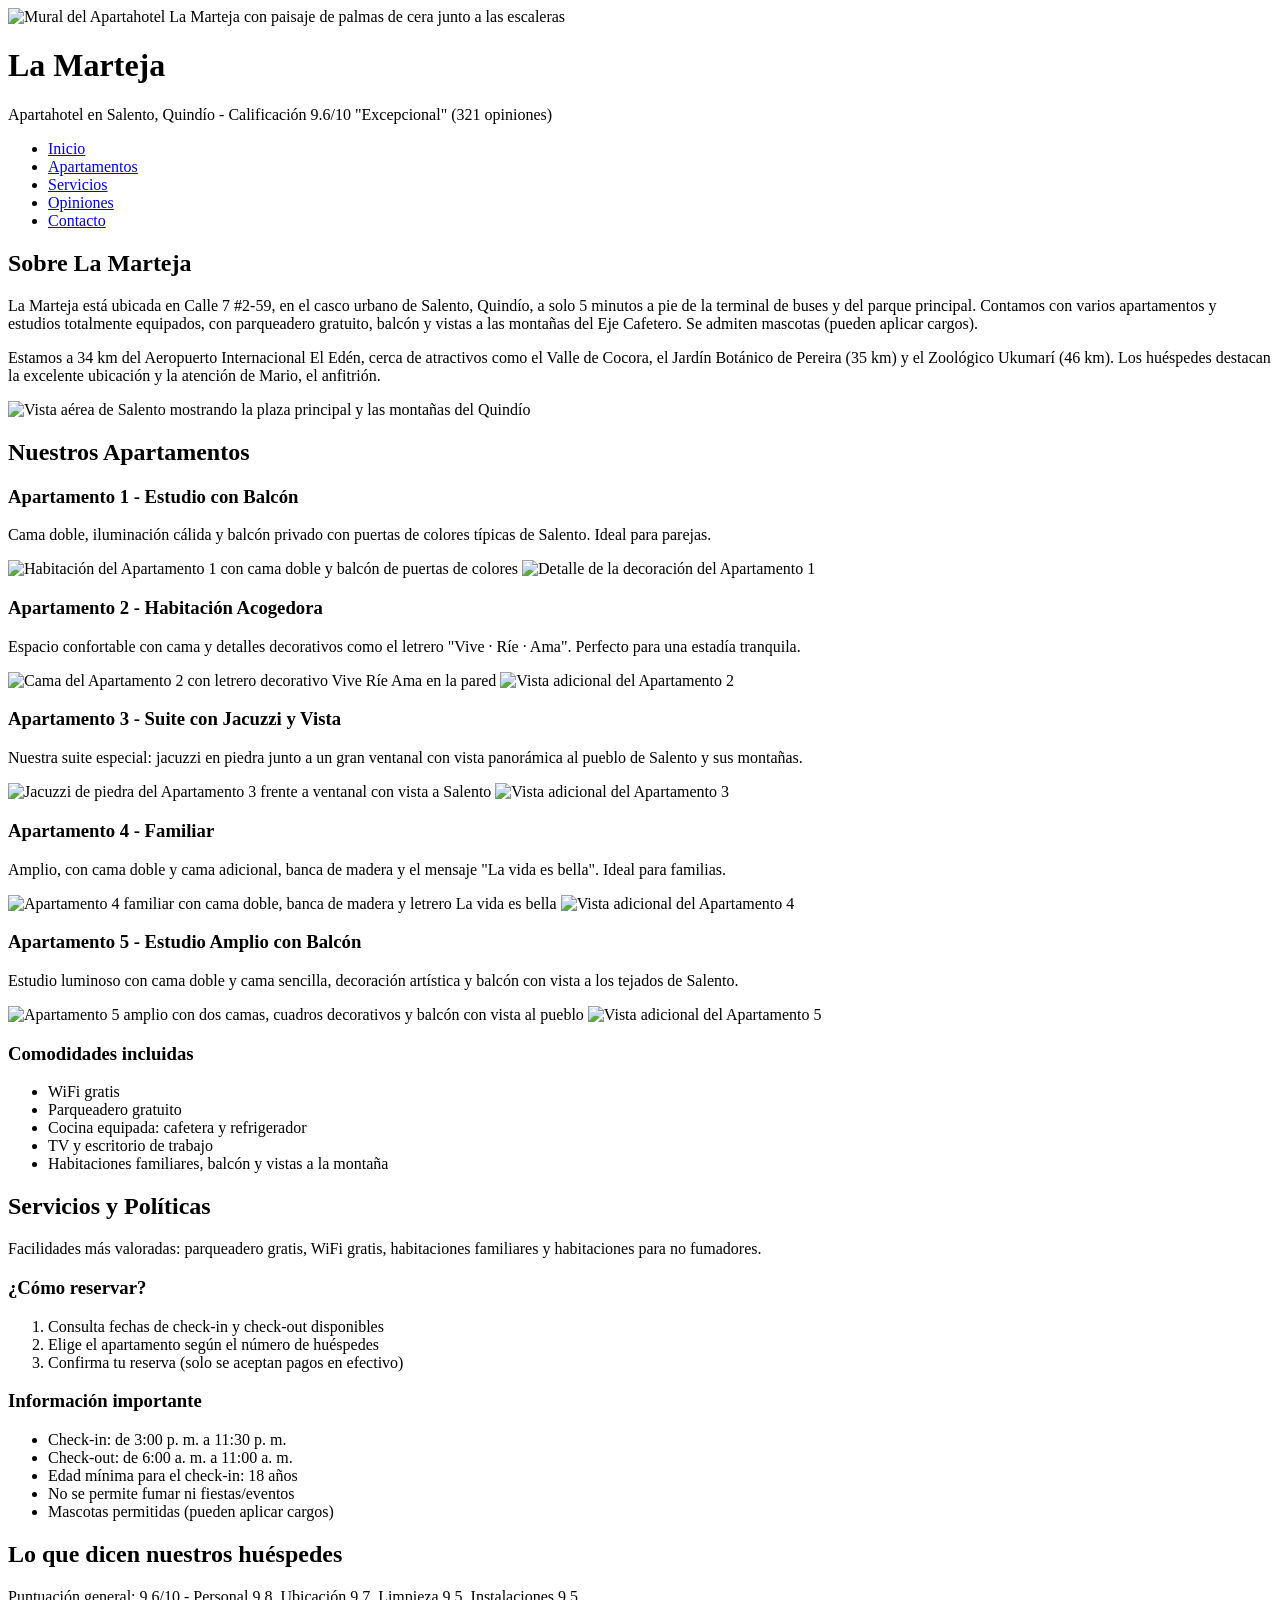
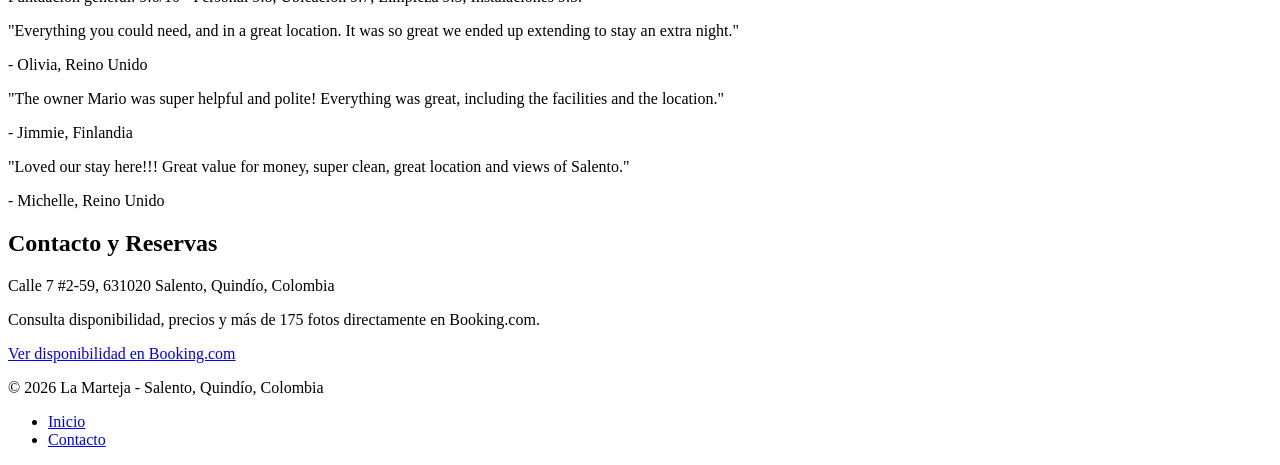
==== page-emprendimiento/apartahotel-la-marteja.html @ 0733d076 "feat: creacion de pagina html del emprendimiento estructurada, con su contenido e imagenes" ====
<!-- Documento HTML5 -->
<!DOCTYPE html>
<html lang="es">
<head>
    <meta charset="UTF-8">
    <meta name="viewport" content="width=device-width, initial-scale=1.0">
    <title>La Marteja - Apartahotel en Salento, Quindío</title>
</head>
<body>

    <!-- HEADER: encabezado de toda la página, se repite en todas las vistas -->
    <header>
        <img src="images/area-comun-1.jpg" alt="Mural del Apartahotel La Marteja con paisaje de palmas de cera junto a las escaleras">
        <h1>La Marteja</h1>
        <p>Apartahotel en Salento, Quindío - Calificación 9.6/10 "Excepcional" (321 opiniones)</p>

        <!-- NAV: menú de navegación principal, va dentro del header -->
        <nav>
            <ul>
                <li><a href="#inicio">Inicio</a></li>
                <li><a href="#apartamentos">Apartamentos</a></li>
                <li><a href="#servicios">Servicios</a></li>
                <li><a href="#opiniones">Opiniones</a></li>
                <li><a href="#contacto">Contacto</a></li>
            </ul>
        </nav>
    </header>

    <!-- MAIN: contenido principal y único de la página -->
    <main>

        <!-- SECTION: bloque temático independiente, presentación real del alojamiento -->
        <section id="inicio">
            <h2>Sobre La Marteja</h2>
            <p>
                La Marteja está ubicada en Calle 7 #2-59, en el casco urbano de Salento, Quindío,
                a solo 5 minutos a pie de la terminal de buses y del parque principal. Contamos con
                varios apartamentos y estudios totalmente equipados, con parqueadero gratuito, balcón
                y vistas a las montañas del Eje Cafetero. Se admiten mascotas (pueden aplicar cargos).
            </p>
            <p>
                Estamos a 34 km del Aeropuerto Internacional El Edén, cerca de atractivos como el
                Valle de Cocora, el Jardín Botánico de Pereira (35 km) y el Zoológico Ukumarí (46 km).
                Los huéspedes destacan la excelente ubicación y la atención de Mario, el anfitrión.
            </p>
            <img src="images/exterior-aerea-1.jpg" alt="Vista aérea de Salento mostrando la plaza principal y las montañas del Quindío">
        </section>

        <!-- SECTION: apartamentos reales, cada uno en un div con su foto y descripción -->
        <section id="apartamentos">
            <h2>Nuestros Apartamentos</h2>

            <div>
                <h3>Apartamento 1 - Estudio con Balcón</h3>
                <p>Cama doble, iluminación cálida y balcón privado con puertas de colores típicas de Salento. Ideal para parejas.</p>
                <img src="images/apto1-1.jpg" alt="Habitación del Apartamento 1 con cama doble y balcón de puertas de colores">
                <img src="images/apto1-2.jpg" alt="Detalle de la decoración del Apartamento 1">
            </div>

            <div>
                <h3>Apartamento 2 - Habitación Acogedora</h3>
                <p>Espacio confortable con cama y detalles decorativos como el letrero "Vive · Ríe · Ama". Perfecto para una estadía tranquila.</p>
                <img src="images/apto2-1.jpg" alt="Cama del Apartamento 2 con letrero decorativo Vive Ríe Ama en la pared">
                <img src="images/apto2-2.jpg" alt="Vista adicional del Apartamento 2">
            </div>

            <div>
                <h3>Apartamento 3 - Suite con Jacuzzi y Vista</h3>
                <p>Nuestra suite especial: jacuzzi en piedra junto a un gran ventanal con vista panorámica al pueblo de Salento y sus montañas.</p>
                <img src="images/apto3-1.jpg" alt="Jacuzzi de piedra del Apartamento 3 frente a ventanal con vista a Salento">
                <img src="images/apto3-2.jpg" alt="Vista adicional del Apartamento 3">
            </div>

            <div>
                <h3>Apartamento 4 - Familiar</h3>
                <p>Amplio, con cama doble y cama adicional, banca de madera y el mensaje "La vida es bella". Ideal para familias.</p>
                <img src="images/apto4-1.jpg" alt="Apartamento 4 familiar con cama doble, banca de madera y letrero La vida es bella">
                <img src="images/apto4-2.jpg" alt="Vista adicional del Apartamento 4">
            </div>

            <div>
                <h3>Apartamento 5 - Estudio Amplio con Balcón</h3>
                <p>Estudio luminoso con cama doble y cama sencilla, decoración artística y balcón con vista a los tejados de Salento.</p>
                <img src="images/apto5-1.jpg" alt="Apartamento 5 amplio con dos camas, cuadros decorativos y balcón con vista al pueblo">
                <img src="images/apto5-2.jpg" alt="Vista adicional del Apartamento 5">
            </div>

            <h3>Comodidades incluidas</h3>
            <ul>
                <li>WiFi gratis</li>
                <li>Parqueadero gratuito</li>
                <li>Cocina equipada: cafetera y refrigerador</li>
                <li>TV y escritorio de trabajo</li>
                <li>Habitaciones familiares, balcón y vistas a la montaña</li>
            </ul>
        </section>

        <!-- SECTION: servicios y proceso de reserva, con datos reales de horarios y políticas -->
        <section id="servicios">
            <h2>Servicios y Políticas</h2>
            <p>Facilidades más valoradas: parqueadero gratis, WiFi gratis, habitaciones familiares y habitaciones para no fumadores.</p>

            <h3>¿Cómo reservar?</h3>
            <ol>
                <li>Consulta fechas de check-in y check-out disponibles</li>
                <li>Elige el apartamento según el número de huéspedes</li>
                <li>Confirma tu reserva (solo se aceptan pagos en efectivo)</li>
            </ol>

            <h3>Información importante</h3>
            <ul>
                <li>Check-in: de 3:00 p. m. a 11:30 p. m.</li>
                <li>Check-out: de 6:00 a. m. a 11:00 a. m.</li>
                <li>Edad mínima para el check-in: 18 años</li>
                <li>No se permite fumar ni fiestas/eventos</li>
                <li>Mascotas permitidas (pueden aplicar cargos)</li>
            </ul>
        </section>

        <!-- SECTION: opiniones reales de huéspedes tomadas de Booking.com -->
        <section id="opiniones">
            <h2>Lo que dicen nuestros huéspedes</h2>
            <p>Puntuación general: 9.6/10 - Personal 9.8, Ubicación 9.7, Limpieza 9.5, Instalaciones 9.5.</p>

            <div>
                <p>"Everything you could need, and in a great location. It was so great we ended up extending to stay an extra night."</p>
                <p>- Olivia, Reino Unido</p>
            </div>

            <div>
                <p>"The owner Mario was super helpful and polite! Everything was great, including the facilities and the location."</p>
                <p>- Jimmie, Finlandia</p>
            </div>

            <div>
                <p>"Loved our stay here!!! Great value for money, super clean, great location and views of Salento."</p>
                <p>- Michelle, Reino Unido</p>
            </div>
        </section>

        <!-- SECTION: contacto y enlace externo real a la página de reservas -->
        <section id="contacto">
            <h2>Contacto y Reservas</h2>
            <p>Calle 7 #2-59, 631020 Salento, Quindío, Colombia</p>
            <p>Consulta disponibilidad, precios y más de 175 fotos directamente en Booking.com.</p>
            <a href="https://www.booking.com/hotel/co/apartahotel-la-marteja-salento.en-gb.html" target="_blank" rel="noopener noreferrer">
                Ver disponibilidad en Booking.com
            </a>
        </section>

    </main>

    <!-- FOOTER: pie de página, información de cierre repetida en todas las vistas -->
    <footer>
        <p>&copy; 2026 La Marteja - Salento, Quindío, Colombia</p>
        <ul>
            <li><a href="#inicio">Inicio</a></li>
            <li><a href="#contacto">Contacto</a></li>
        </ul>
    </footer>

</body>
</html>
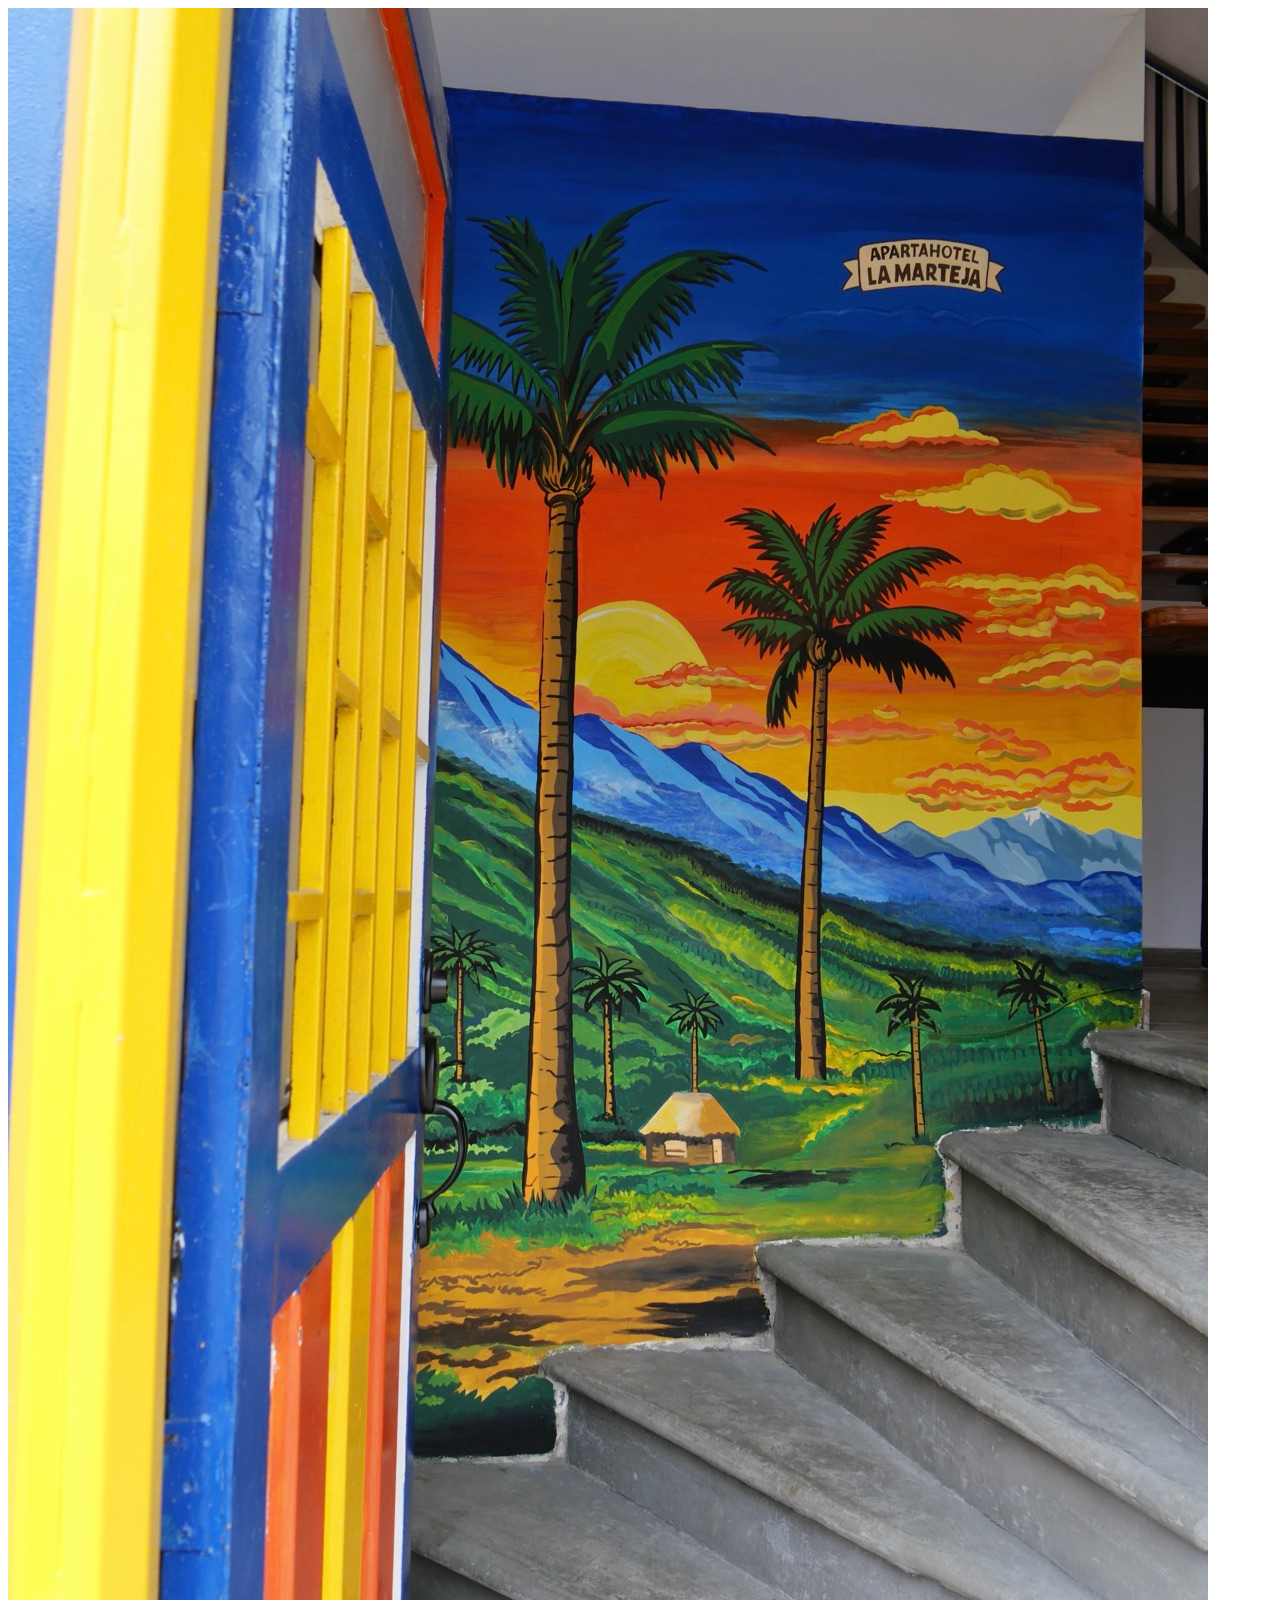
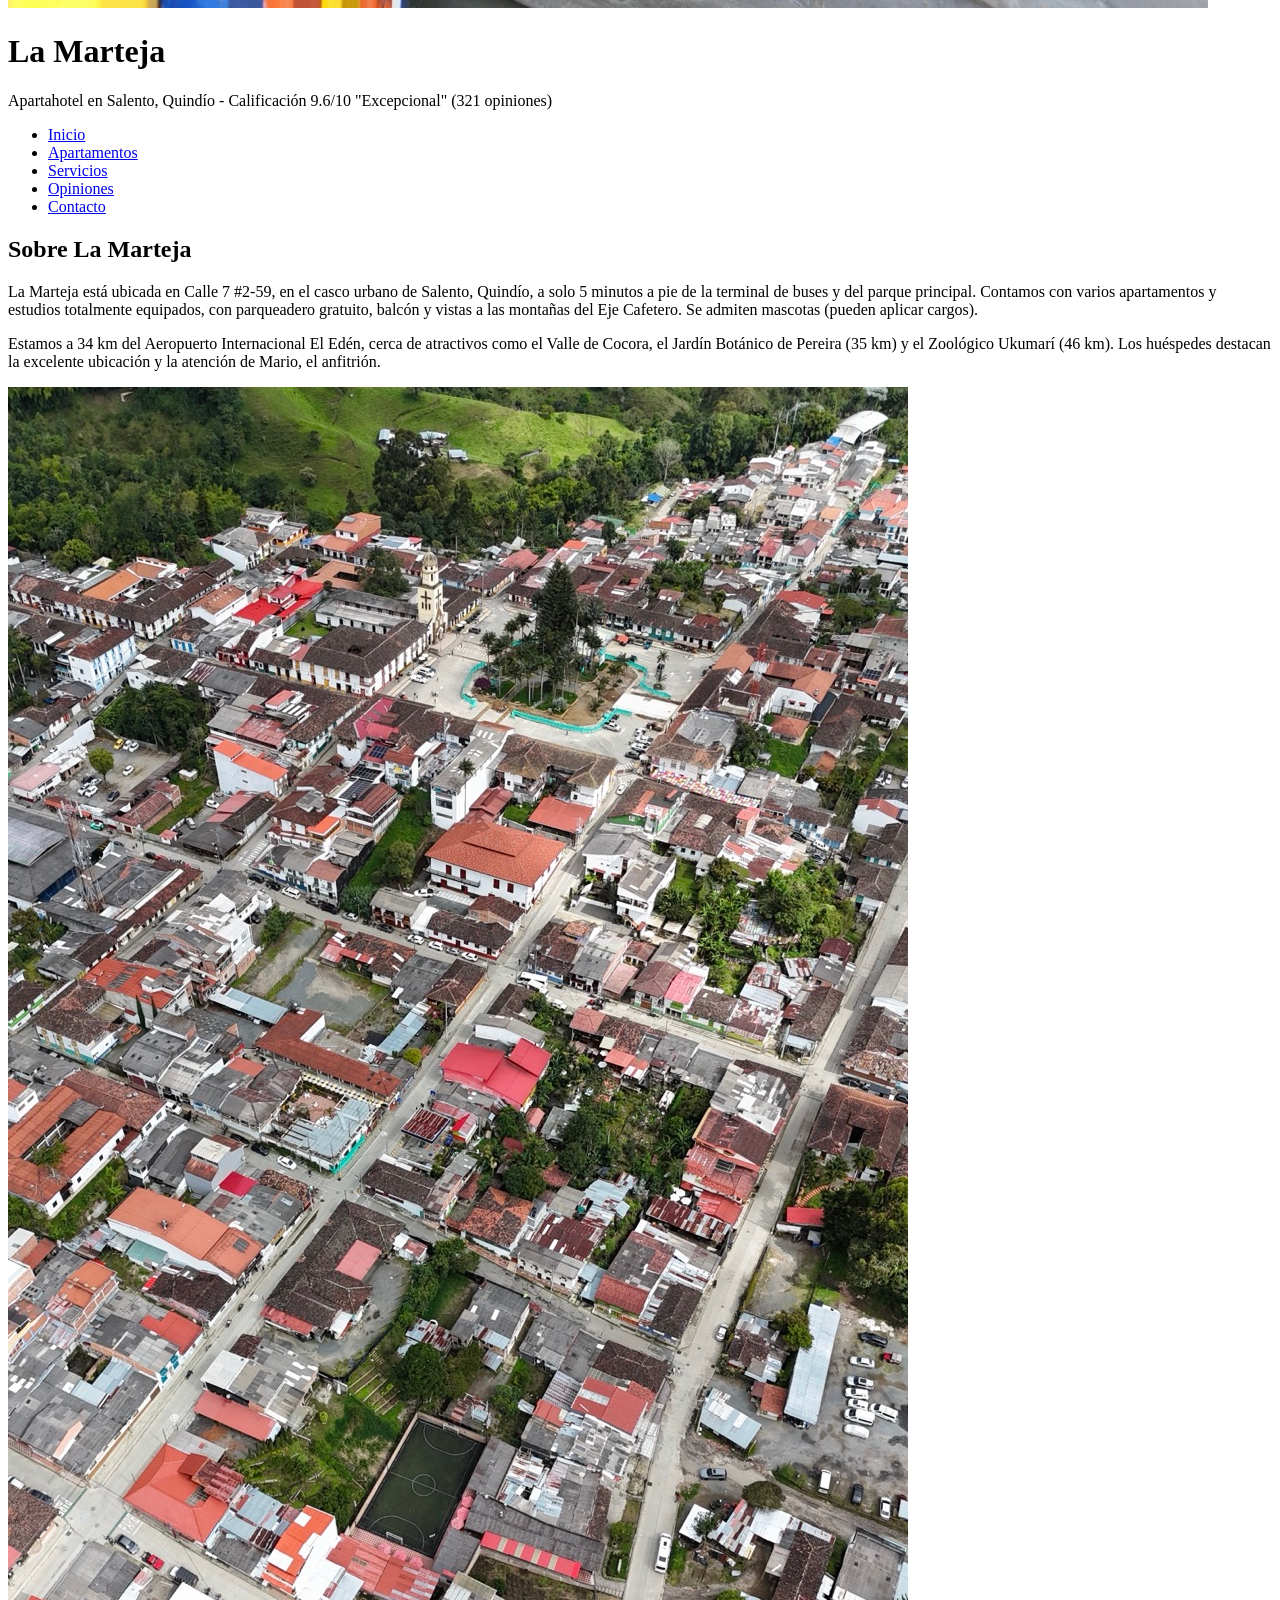
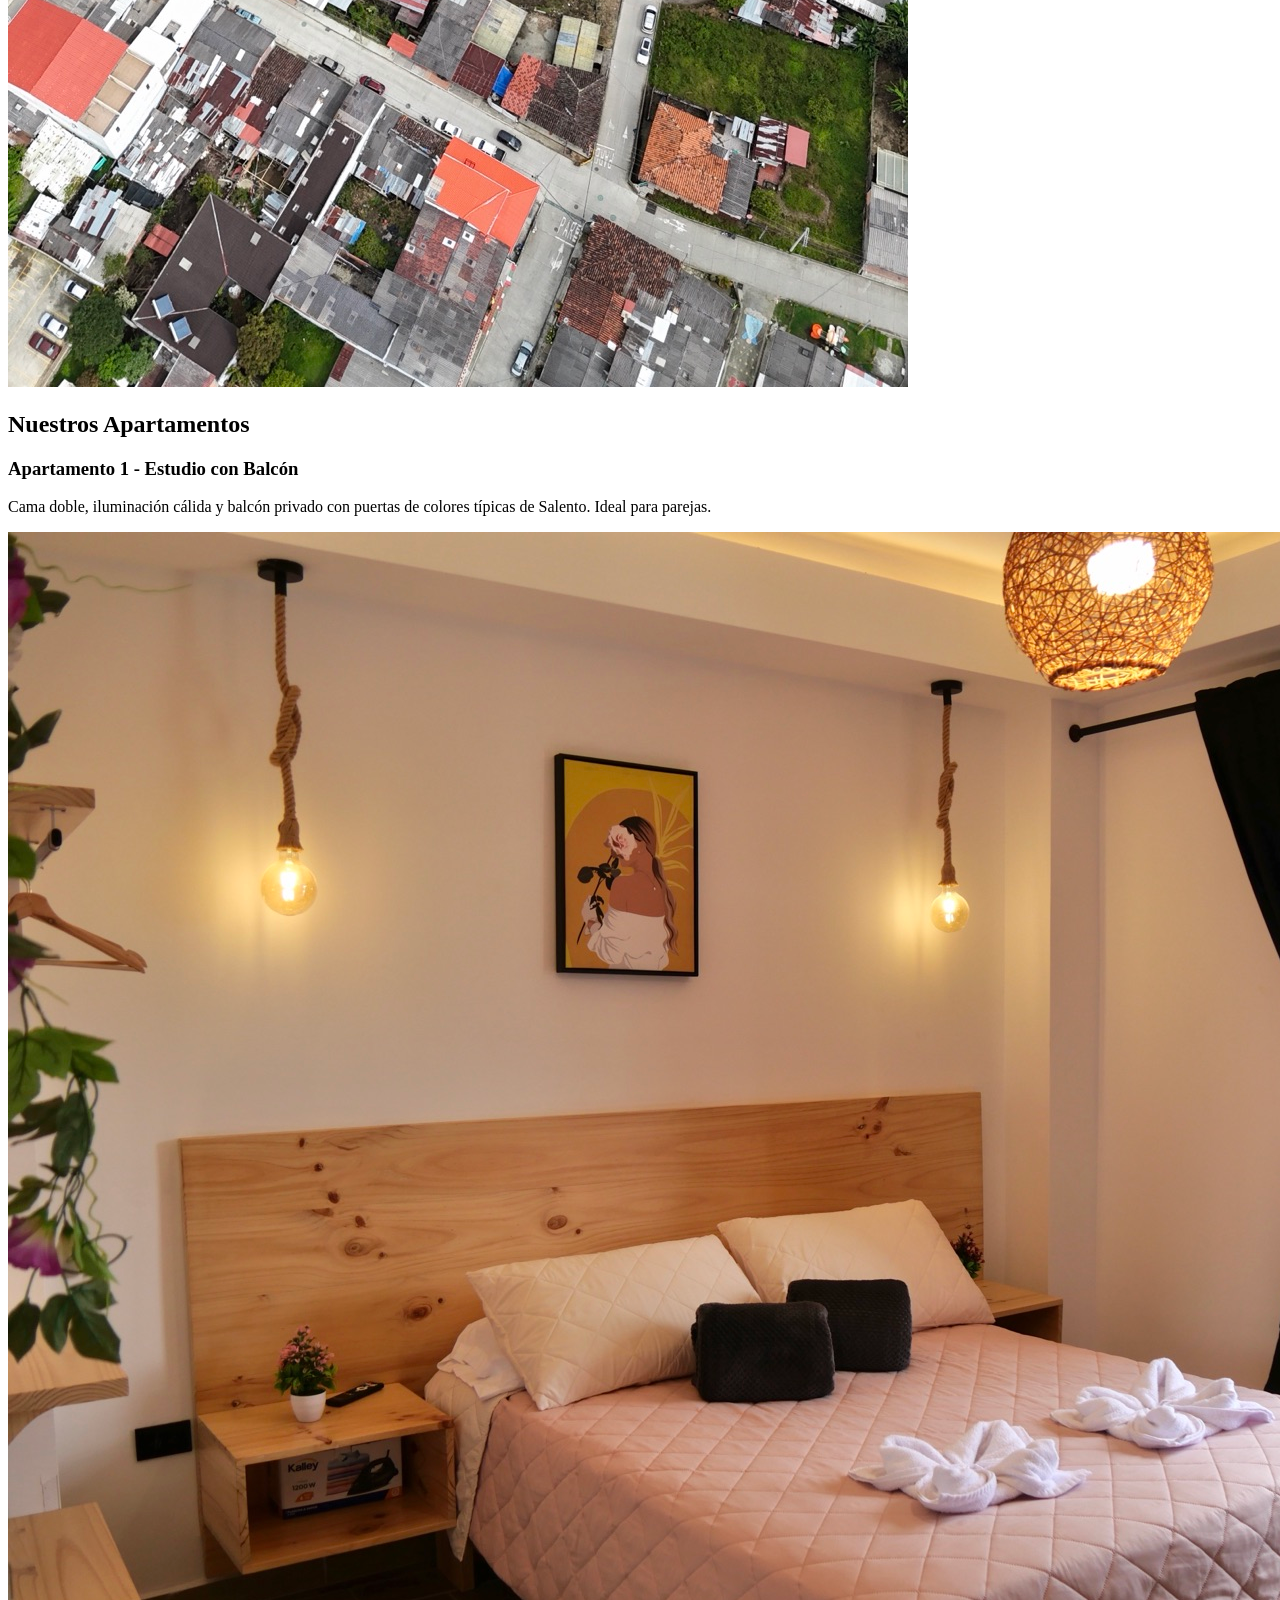
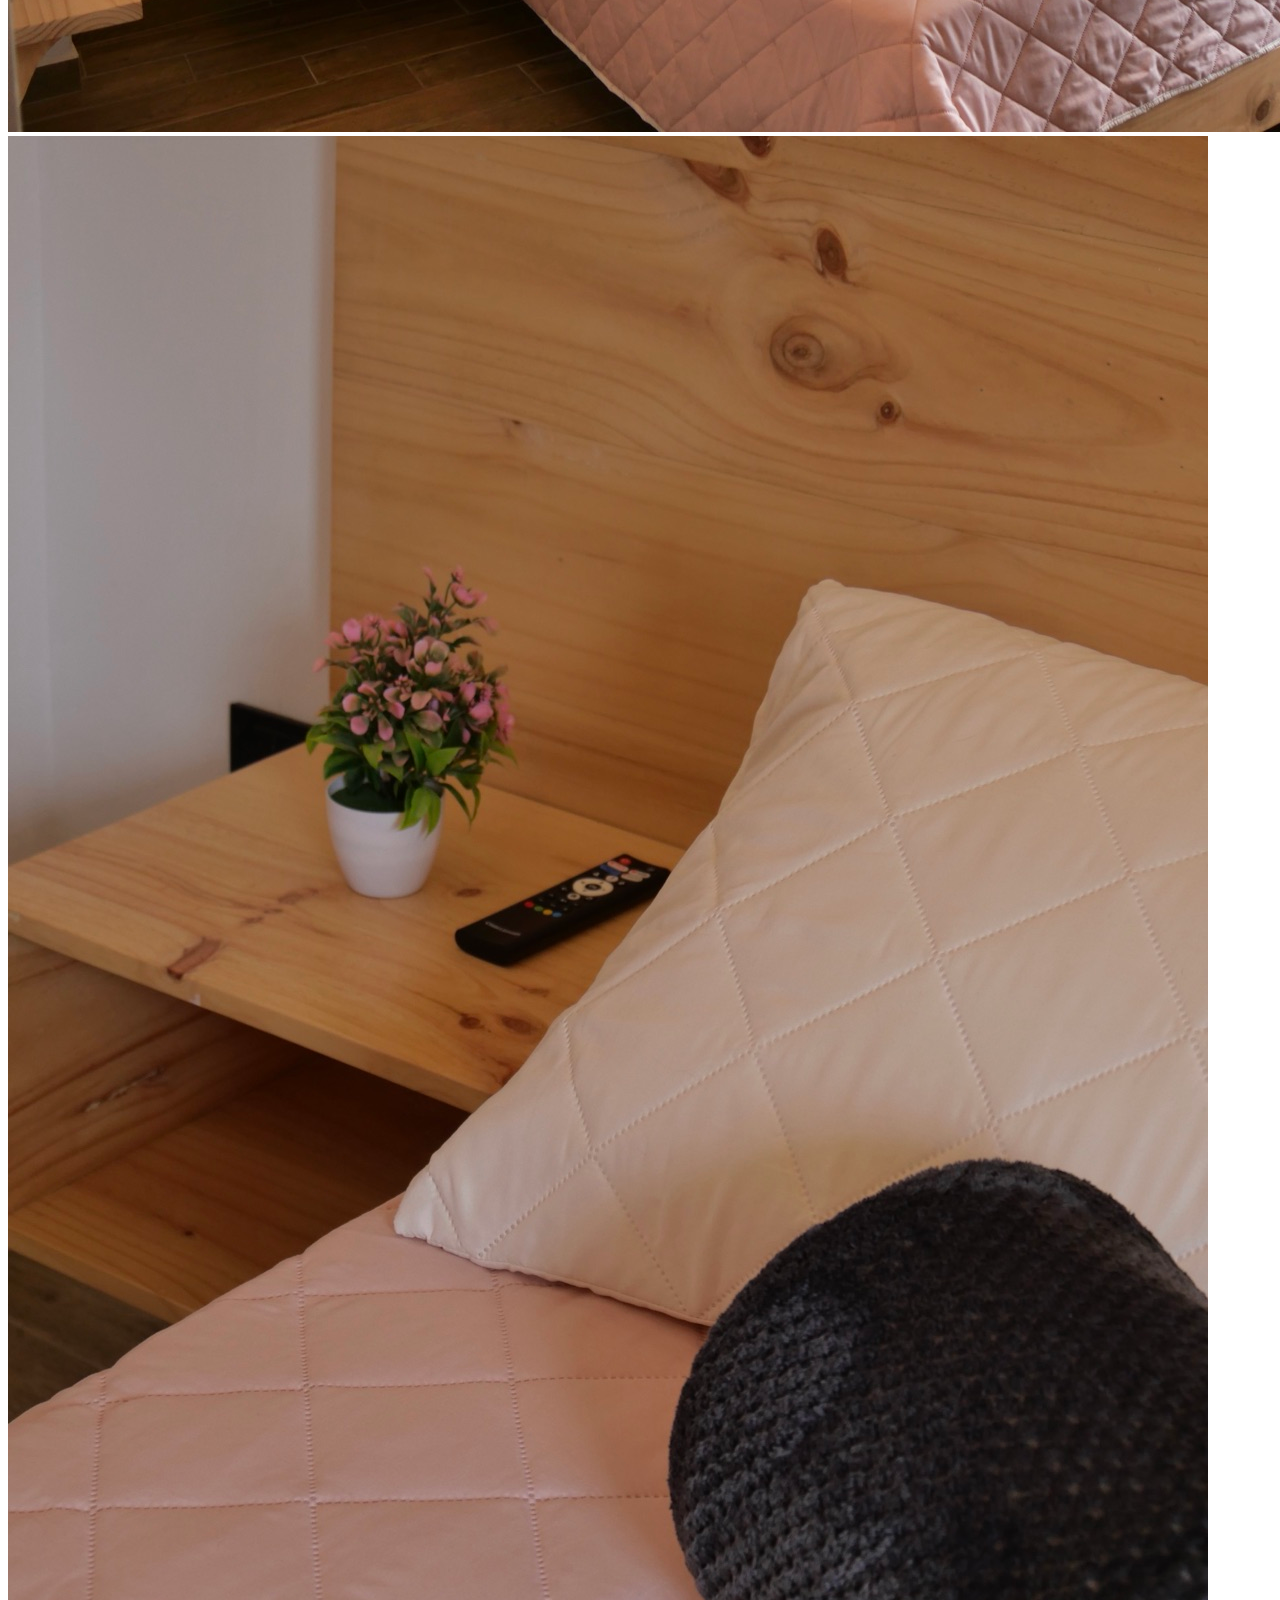
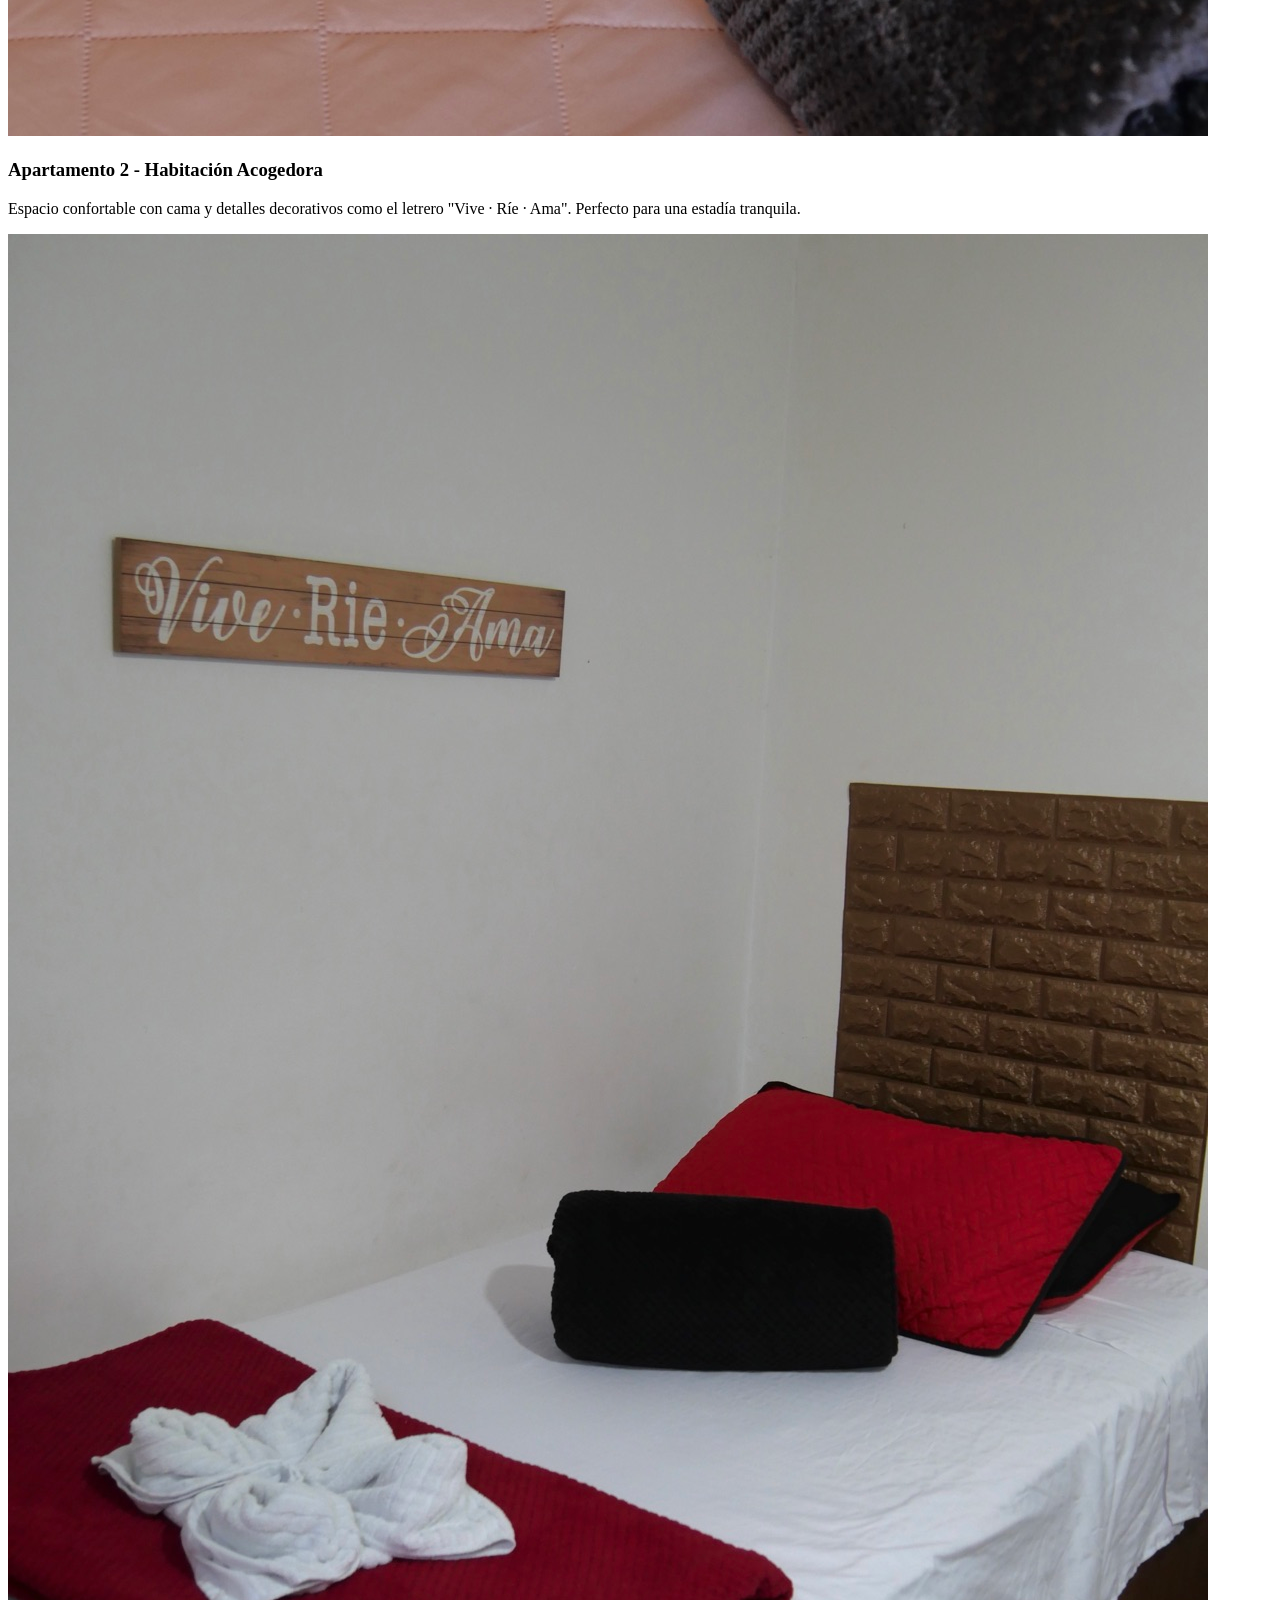
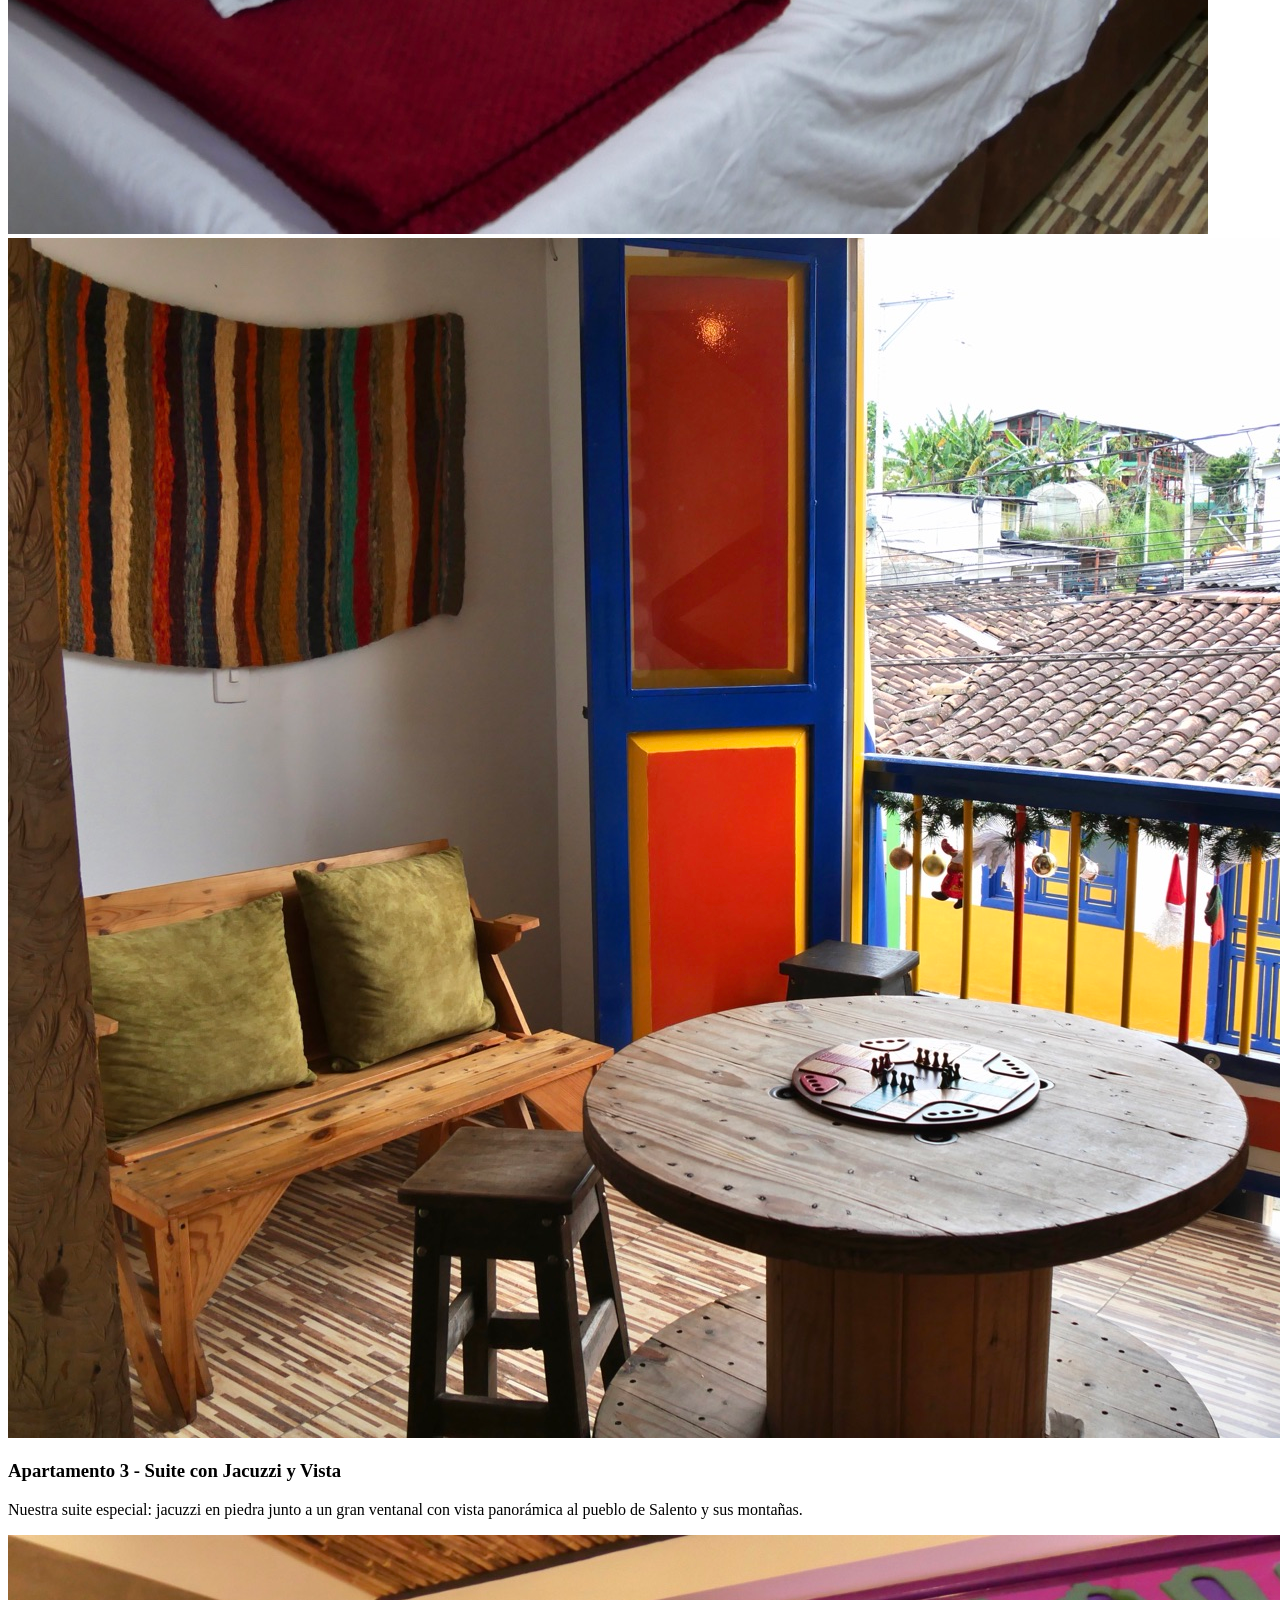
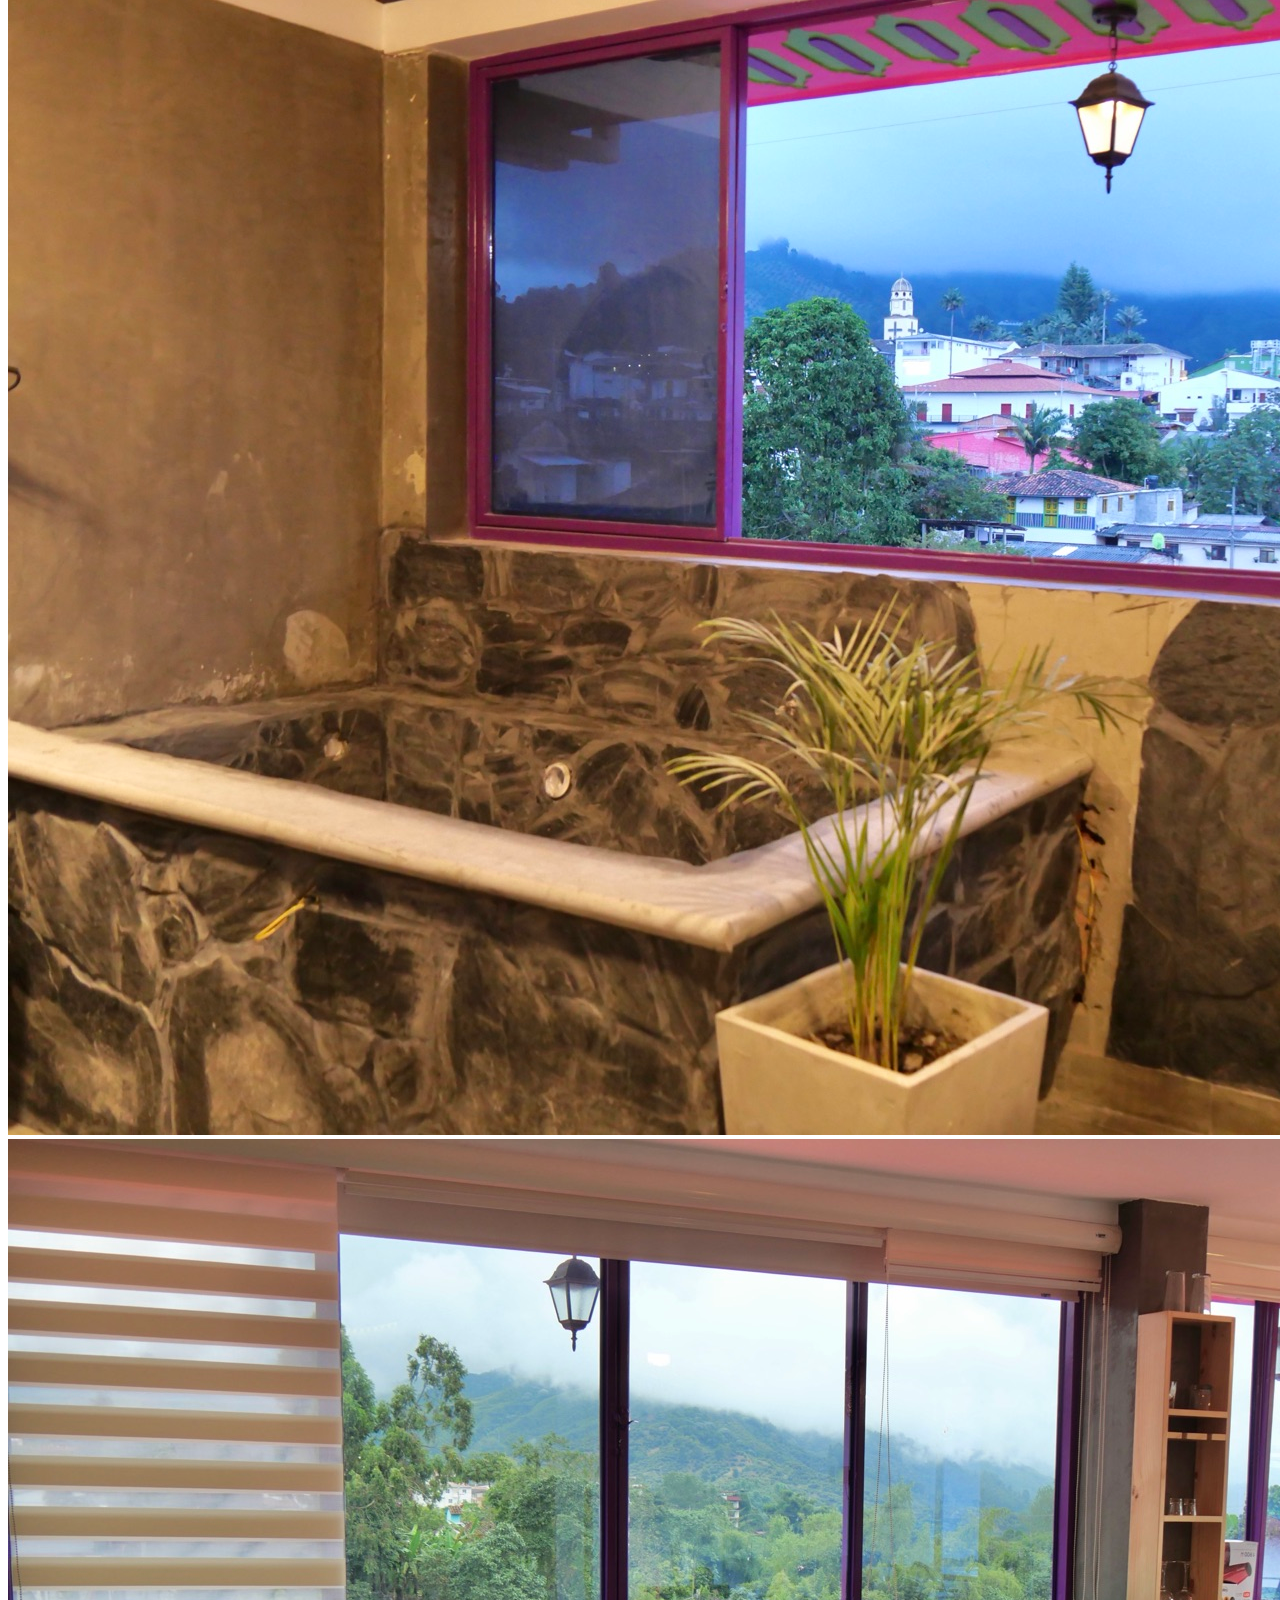
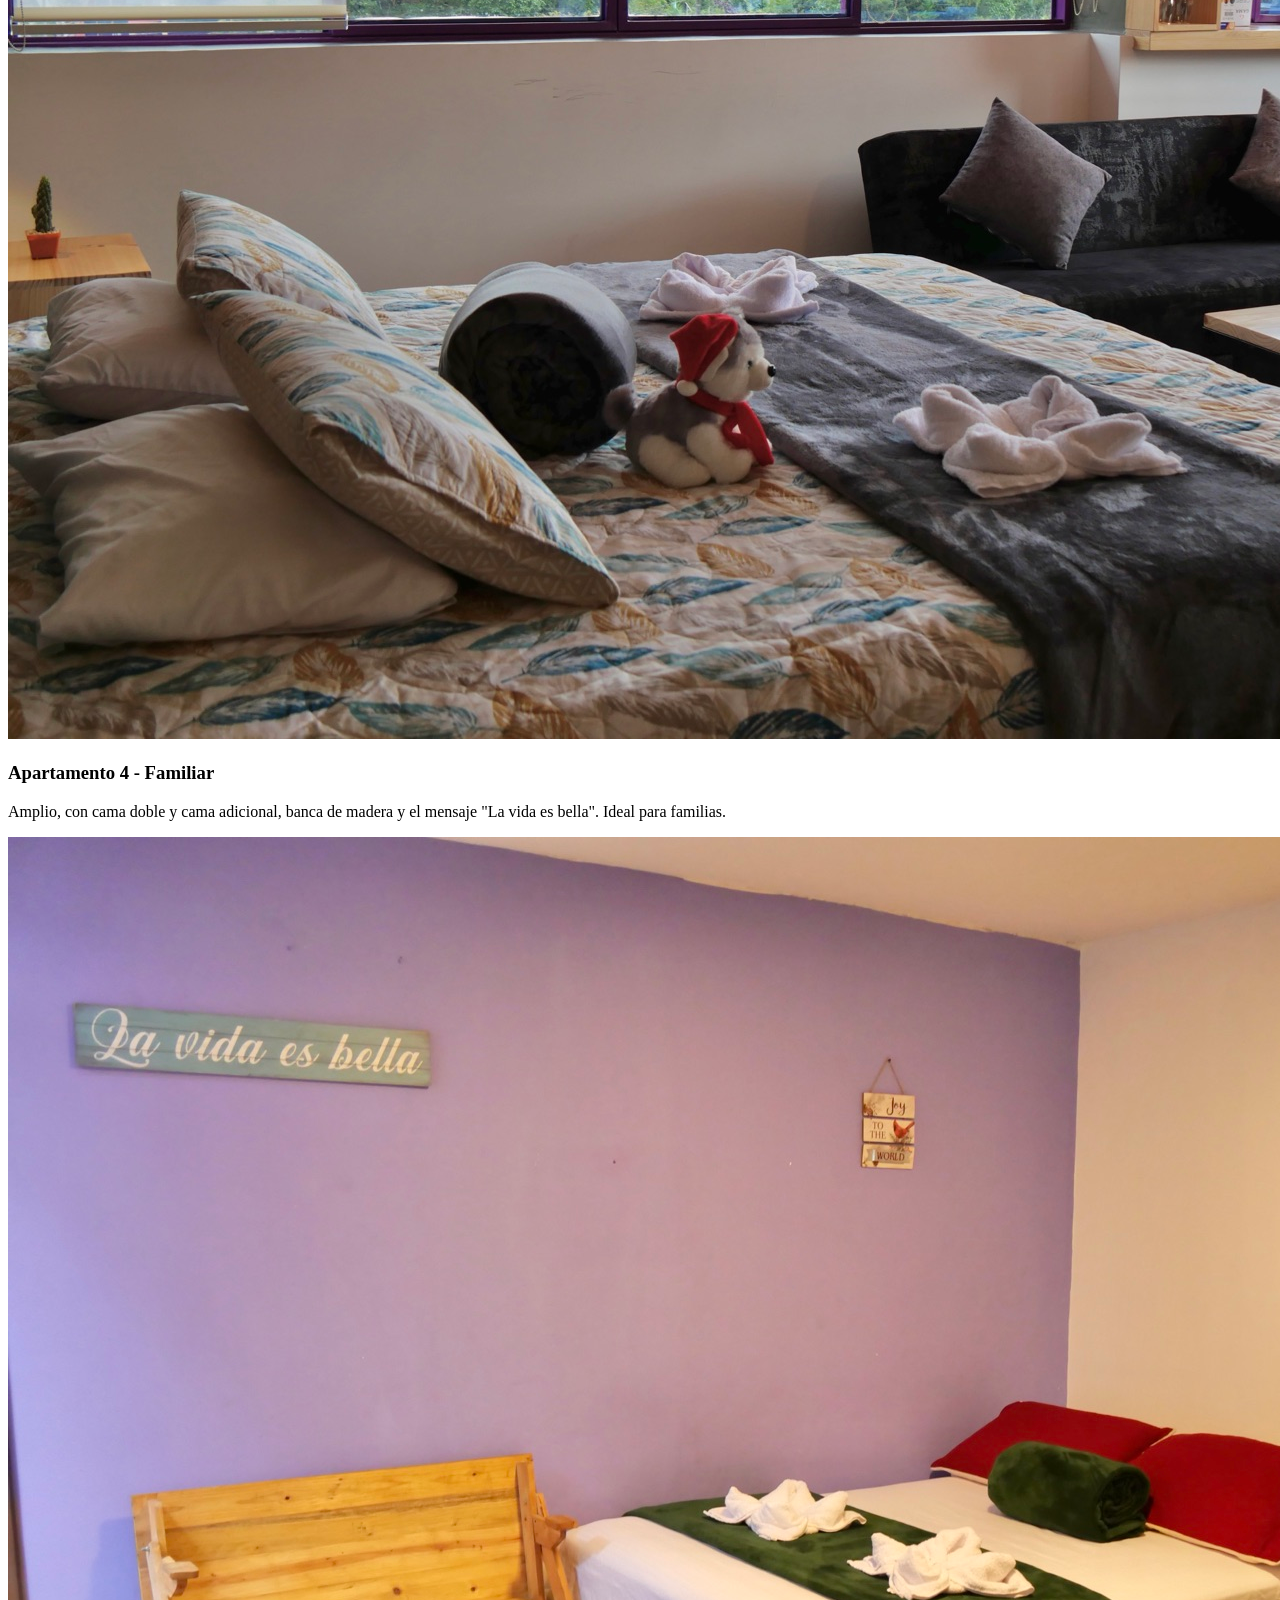
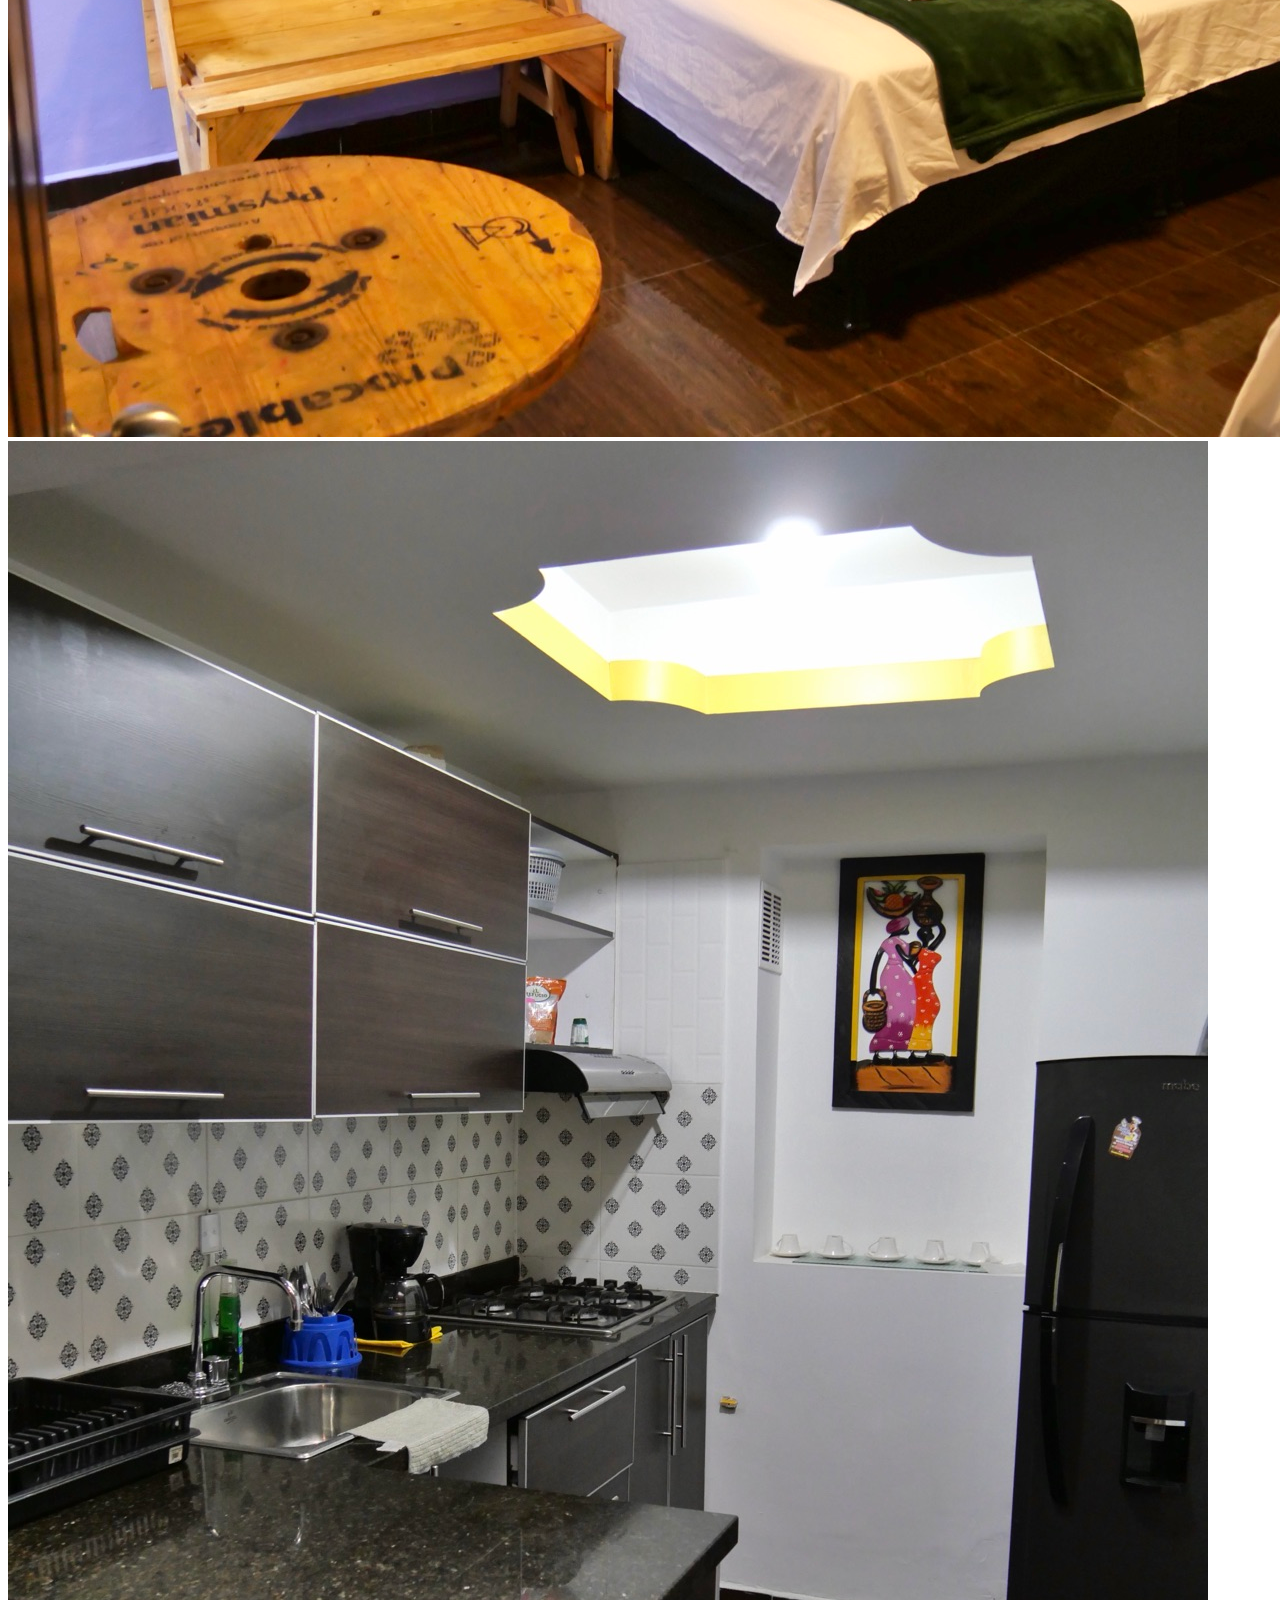
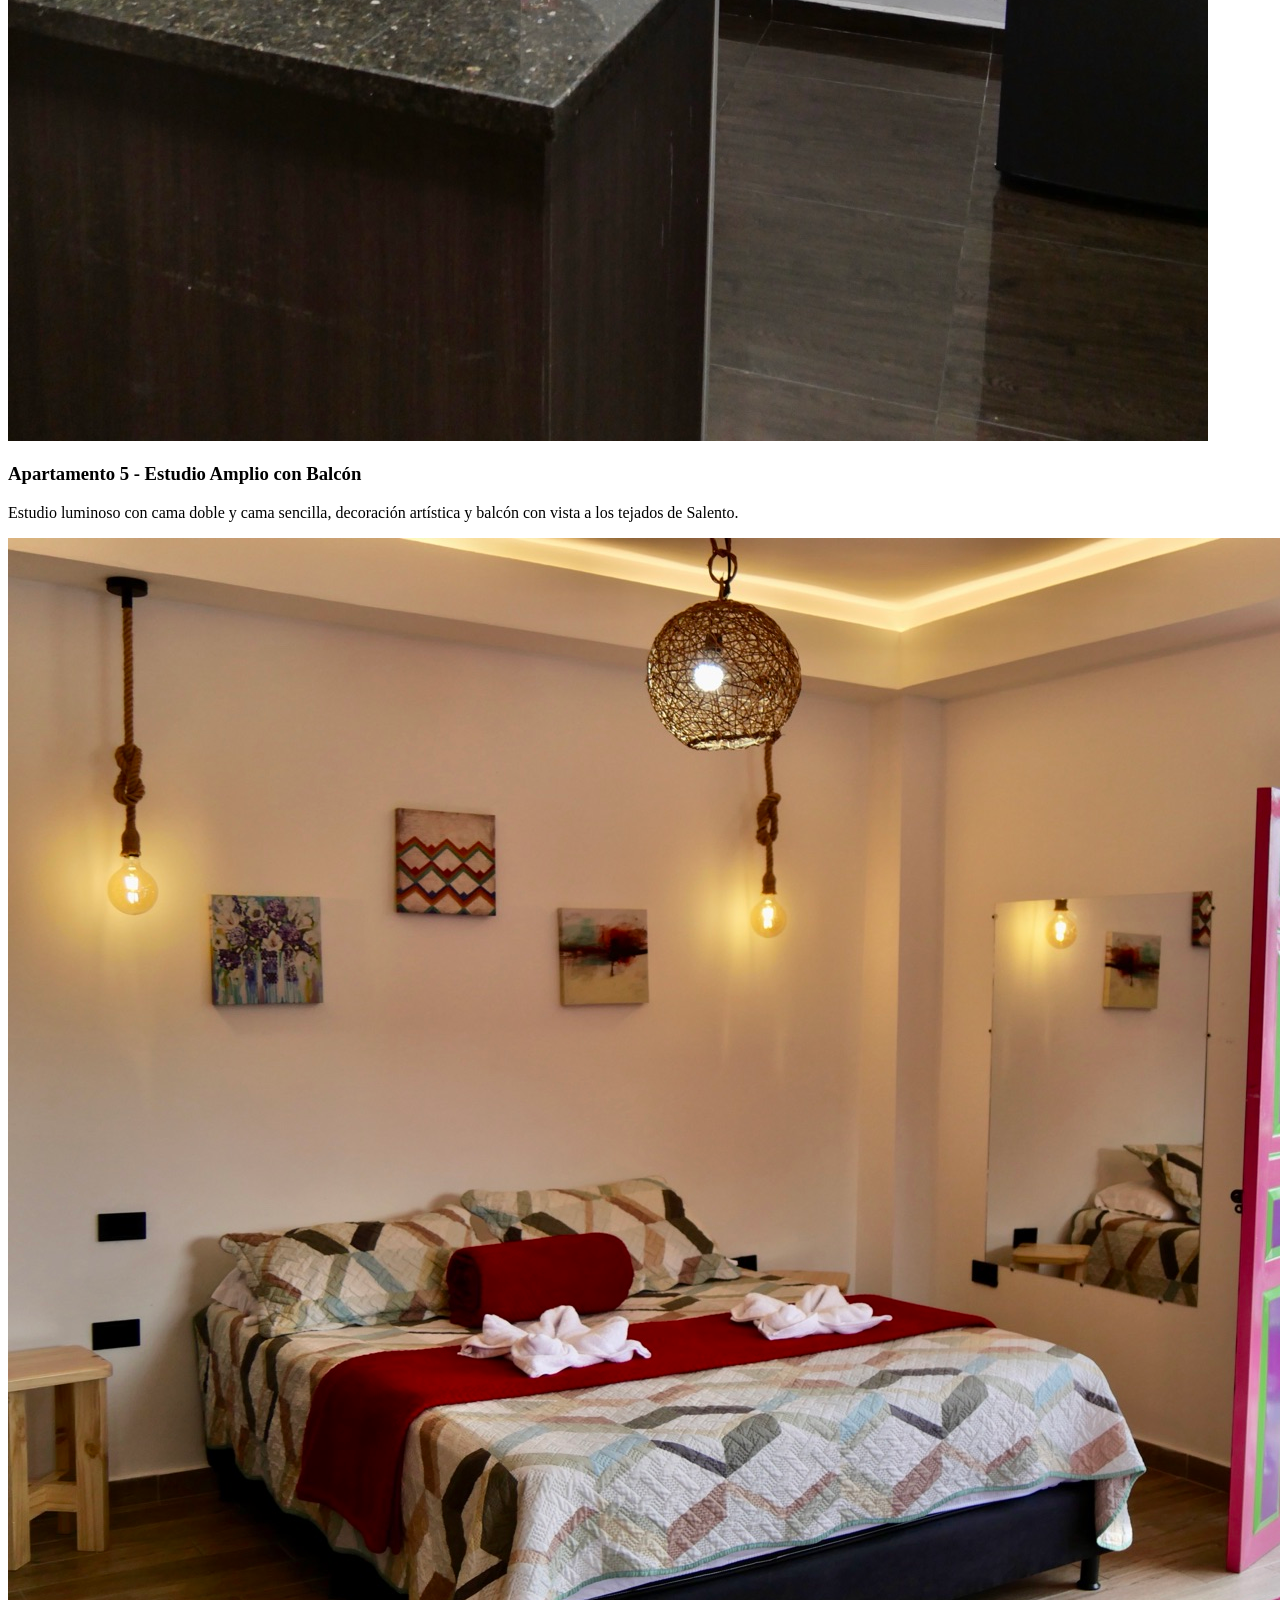
==== commit 95e7cf4a: "feat: mejorar la estructura de la página del Apartahotel La Marteja" ====
--- a/page-emprendimiento/apartahotel-la-marteja.html
+++ b/page-emprendimiento/apartahotel-la-marteja.html
@@ -1,4 +1,3 @@
-<!-- Documento HTML5 -->
 <!DOCTYPE html>
 <html lang="es">
 <head>
@@ -8,14 +7,16 @@
 </head>
 <body>
 
-    <!-- HEADER: encabezado de toda la página, se repite en todas las vistas -->
-    <header>
-        <img src="images/area-comun-1.jpg" alt="Mural del Apartahotel La Marteja con paisaje de palmas de cera junto a las escaleras">
-        <h1>La Marteja</h1>
-        <p>Apartahotel en Salento, Quindío - Calificación 9.6/10 "Excepcional" (321 opiniones)</p>
+    <!-- HEADER -->
+    <header class="header-principal">
+        <img src="assets/img/area-comun-1.jpg" alt="Mural del Apartahotel La Marteja con paisaje de palmas de cera junto a las escaleras" class="header-imagen">
+        <div class="header-texto">
+            <h1>La Marteja</h1>
+            <p>Apartahotel en Salento, Quindío - Calificación 9.6/10 "Excepcional" (321 opiniones)</p>
+        </div>
 
-        <!-- NAV: menú de navegación principal, va dentro del header -->
-        <nav>
+        <!-- NAV -->
+        <nav class="nav-principal">
             <ul>
                 <li><a href="#inicio">Inicio</a></li>
                 <li><a href="#apartamentos">Apartamentos</a></li>
@@ -26,10 +27,10 @@
         </nav>
     </header>
 
-    <!-- MAIN: contenido principal y único de la página -->
+    <!-- MAIN -->
     <main>
 
-        <!-- SECTION: bloque temático independiente, presentación real del alojamiento -->
+        <!-- SECTION: Inicio -->
         <section id="inicio">
             <h2>Sobre La Marteja</h2>
             <p>
@@ -43,50 +44,67 @@
                 Valle de Cocora, el Jardín Botánico de Pereira (35 km) y el Zoológico Ukumarí (46 km).
                 Los huéspedes destacan la excelente ubicación y la atención de Mario, el anfitrión.
             </p>
-            <img src="images/exterior-aerea-1.jpg" alt="Vista aérea de Salento mostrando la plaza principal y las montañas del Quindío">
+            <img src="assets/img/exterior-aerea-1.jpg" alt="Vista aérea de Salento mostrando la plaza principal y las montañas del Quindío" class="imagen-ancha">
         </section>
 
-        <!-- SECTION: apartamentos reales, cada uno en un div con su foto y descripción -->
+        <!-- SECTION: Apartamentos -->
         <section id="apartamentos">
             <h2>Nuestros Apartamentos</h2>
 
-            <div>
-                <h3>Apartamento 1 - Estudio con Balcón</h3>
-                <p>Cama doble, iluminación cálida y balcón privado con puertas de colores típicas de Salento. Ideal para parejas.</p>
-                <img src="images/apto1-1.jpg" alt="Habitación del Apartamento 1 con cama doble y balcón de puertas de colores">
-                <img src="images/apto1-2.jpg" alt="Detalle de la decoración del Apartamento 1">
-            </div>
+            <div class="grid-apartamentos">
+                <!-- Apartamento 1 -->
+                <div class="tarjeta tarjeta-destacada">
+                    <h3>Apartamento 1 - Estudio con Balcón</h3>
+                    <p>Cama doble, iluminación cálida y balcón privado con puertas de colores típicas de Salento. Ideal para parejas.</p>
+                    <div class="galeria">
+                        <img src="assets/img/apto1-1.jpg" alt="Habitación del Apartamento 1 con cama doble y balcón de puertas de colores">
+                        <img src="assets/img/apto1-2.jpg" alt="Detalle de la decoración del Apartamento 1">
+                    </div>
+                </div>
 
-            <div>
-                <h3>Apartamento 2 - Habitación Acogedora</h3>
-                <p>Espacio confortable con cama y detalles decorativos como el letrero "Vive · Ríe · Ama". Perfecto para una estadía tranquila.</p>
-                <img src="images/apto2-1.jpg" alt="Cama del Apartamento 2 con letrero decorativo Vive Ríe Ama en la pared">
-                <img src="images/apto2-2.jpg" alt="Vista adicional del Apartamento 2">
-            </div>
+                <!-- Apartamento 2 -->
+                <div class="tarjeta">
+                    <h3>Apartamento 2 - Habitación Acogedora</h3>
+                    <p>Espacio confortable con cama y detalles decorativos como el letrero "Vive · Ríe · Ama". Perfecto para una estadía tranquila.</p>
+                    <div class="galeria">
+                        <img src="assets/img/apto2-1.jpg" alt="Cama del Apartamento 2 con letrero decorativo Vive Ríe Ama en la pared">
+                        <img src="assets/img/apto2-2.jpg" alt="Vista adicional del Apartamento 2">
+                    </div>
+                </div>
 
-            <div>
-                <h3>Apartamento 3 - Suite con Jacuzzi y Vista</h3>
-                <p>Nuestra suite especial: jacuzzi en piedra junto a un gran ventanal con vista panorámica al pueblo de Salento y sus montañas.</p>
-                <img src="images/apto3-1.jpg" alt="Jacuzzi de piedra del Apartamento 3 frente a ventanal con vista a Salento">
-                <img src="images/apto3-2.jpg" alt="Vista adicional del Apartamento 3">
-            </div>
+                <!-- Apartamento 3 -->
+                <div class="tarjeta">
+                    <h3>Apartamento 3 - Suite con Jacuzzi y Vista</h3>
+                    <p>Nuestra suite especial: jacuzzi en piedra junto a un gran ventanal con vista panorámica al pueblo de Salento y sus montañas.</p>
+                    <div class="galeria">
+                        <img src="assets/img/apto3-1.jpg" alt="Jacuzzi de piedra del Apartamento 3 frente a ventanal con vista a Salento">
+                        <img src="assets/img/apto3-2.jpg" alt="Vista adicional del Apartamento 3">
+                    </div>
+                </div>
 
-            <div>
-                <h3>Apartamento 4 - Familiar</h3>
-                <p>Amplio, con cama doble y cama adicional, banca de madera y el mensaje "La vida es bella". Ideal para familias.</p>
-                <img src="images/apto4-1.jpg" alt="Apartamento 4 familiar con cama doble, banca de madera y letrero La vida es bella">
-                <img src="images/apto4-2.jpg" alt="Vista adicional del Apartamento 4">
-            </div>
+                <!-- Apartamento 4 -->
+                <div class="tarjeta">
+                    <h3>Apartamento 4 - Familiar</h3>
+                    <p>Amplio, con cama doble y cama adicional, banca de madera y el mensaje "La vida es bella". Ideal para familias.</p>
+                    <div class="galeria">
+                        <img src="assets/img/apto4-1.jpg" alt="Apartamento 4 familiar con cama doble, banca de madera y letrero La vida es bella">
+                        <img src="assets/img/apto4-2.jpg" alt="Vista adicional del Apartamento 4">
+                    </div>
+                </div>
 
-            <div>
-                <h3>Apartamento 5 - Estudio Amplio con Balcón</h3>
-                <p>Estudio luminoso con cama doble y cama sencilla, decoración artística y balcón con vista a los tejados de Salento.</p>
-                <img src="images/apto5-1.jpg" alt="Apartamento 5 amplio con dos camas, cuadros decorativos y balcón con vista al pueblo">
-                <img src="images/apto5-2.jpg" alt="Vista adicional del Apartamento 5">
+                <!-- Apartamento 5 -->
+                <div class="tarjeta">
+                    <h3>Apartamento 5 - Estudio Amplio con Balcón</h3>
+                    <p>Estudio luminoso con cama doble y cama sencilla, decoración artística y balcón con vista a los tejados de Salento.</p>
+                    <div class="galeria">
+                        <img src="assets/img/apto5-1.jpg" alt="Apartamento 5 amplio con dos camas, cuadros decorativos y balcón con vista al pueblo">
+                        <img src="assets/img/apto5-2.jpg" alt="Vista adicional del Apartamento 5">
+                    </div>
+                </div>
             </div>
 
             <h3>Comodidades incluidas</h3>
-            <ul>
+            <ul class="lista-comodidades">
                 <li>WiFi gratis</li>
                 <li>Parqueadero gratuito</li>
                 <li>Cocina equipada: cafetera y refrigerador</li>
@@ -95,63 +113,70 @@
             </ul>
         </section>
 
-        <!-- SECTION: servicios y proceso de reserva, con datos reales de horarios y políticas -->
+        <!-- SECTION: Servicios -->
         <section id="servicios">
             <h2>Servicios y Políticas</h2>
             <p>Facilidades más valoradas: parqueadero gratis, WiFi gratis, habitaciones familiares y habitaciones para no fumadores.</p>
 
-            <h3>¿Cómo reservar?</h3>
-            <ol>
-                <li>Consulta fechas de check-in y check-out disponibles</li>
-                <li>Elige el apartamento según el número de huéspedes</li>
-                <li>Confirma tu reserva (solo se aceptan pagos en efectivo)</li>
-            </ol>
-
-            <h3>Información importante</h3>
-            <ul>
-                <li>Check-in: de 3:00 p. m. a 11:30 p. m.</li>
-                <li>Check-out: de 6:00 a. m. a 11:00 a. m.</li>
-                <li>Edad mínima para el check-in: 18 años</li>
-                <li>No se permite fumar ni fiestas/eventos</li>
-                <li>Mascotas permitidas (pueden aplicar cargos)</li>
-            </ul>
-        </section>
-
-        <!-- SECTION: opiniones reales de huéspedes tomadas de Booking.com -->
-        <section id="opiniones">
-            <h2>Lo que dicen nuestros huéspedes</h2>
-            <p>Puntuación general: 9.6/10 - Personal 9.8, Ubicación 9.7, Limpieza 9.5, Instalaciones 9.5.</p>
-
-            <div>
-                <p>"Everything you could need, and in a great location. It was so great we ended up extending to stay an extra night."</p>
-                <p>- Olivia, Reino Unido</p>
-            </div>
-
-            <div>
-                <p>"The owner Mario was super helpful and polite! Everything was great, including the facilities and the location."</p>
-                <p>- Jimmie, Finlandia</p>
-            </div>
-
-            <div>
-                <p>"Loved our stay here!!! Great value for money, super clean, great location and views of Salento."</p>
-                <p>- Michelle, Reino Unido</p>
+            <div class="columnas-servicios">
+                <div>
+                    <h3>¿Cómo reservar?</h3>
+                    <ol>
+                        <li>Consulta fechas de check-in y check-out disponibles</li>
+                        <li>Elige el apartamento según el número de huéspedes</li>
+                        <li>Confirma tu reserva (solo se aceptan pagos en efectivo)</li>
+                    </ol>
+                </div>
+                <div>
+                    <h3>Información importante</h3>
+                    <ul>
+                        <li>Check-in: de 3:00 p. m. a 11:30 p. m.</li>
+                        <li>Check-out: de 6:00 a. m. a 11:00 a. m.</li>
+                        <li>Edad mínima para el check-in: 18 años</li>
+                        <li>No se permite fumar ni fiestas/eventos</li>
+                        <li>Mascotas permitidas (pueden aplicar cargos)</li>
+                    </ul>
+                </div>
             </div>
         </section>
 
-        <!-- SECTION: contacto y enlace externo real a la página de reservas -->
+        <!-- SECTION: Opiniones -->
+        <section id="opiniones">
+            <h2>Lo que dicen nuestros huéspedes</h2>
+            <p class="puntuacion">Puntuación general: 9.6/10 - Personal 9.8, Ubicación 9.7, Limpieza 9.5, Instalaciones 9.5.</p>
+
+            <div class="grid-opiniones">
+                <div class="opinion">
+                    <p>"Everything you could need, and in a great location. It was so great we ended up extending to stay an extra night."</p>
+                    <p class="autor">- Olivia, Reino Unido</p>
+                </div>
+
+                <div class="opinion">
+                    <p>"The owner Mario was super helpful and polite! Everything was great, including the facilities and the location."</p>
+                    <p class="autor">- Jimmie, Finlandia</p>
+                </div>
+
+                <div class="opinion">
+                    <p>"Loved our stay here!!! Great value for money, super clean, great location and views of Salento."</p>
+                    <p class="autor">- Michelle, Reino Unido</p>
+                </div>
+            </div>
+        </section>
+
+        <!-- SECTION: Contacto -->
         <section id="contacto">
             <h2>Contacto y Reservas</h2>
             <p>Calle 7 #2-59, 631020 Salento, Quindío, Colombia</p>
             <p>Consulta disponibilidad, precios y más de 175 fotos directamente en Booking.com.</p>
-            <a href="https://www.booking.com/hotel/co/apartahotel-la-marteja-salento.en-gb.html" target="_blank" rel="noopener noreferrer">
+            <a href="https://www.booking.com/hotel/co/apartahotel-la-marteja-salento.en-gb.html" target="_blank" rel="noopener noreferrer" class="boton-reserva">
                 Ver disponibilidad en Booking.com
             </a>
         </section>
 
     </main>
 
-    <!-- FOOTER: pie de página, información de cierre repetida en todas las vistas -->
-    <footer>
+    <!-- FOOTER -->
+    <footer class="footer-principal">
         <p>&copy; 2026 La Marteja - Salento, Quindío, Colombia</p>
         <ul>
             <li><a href="#inicio">Inicio</a></li>
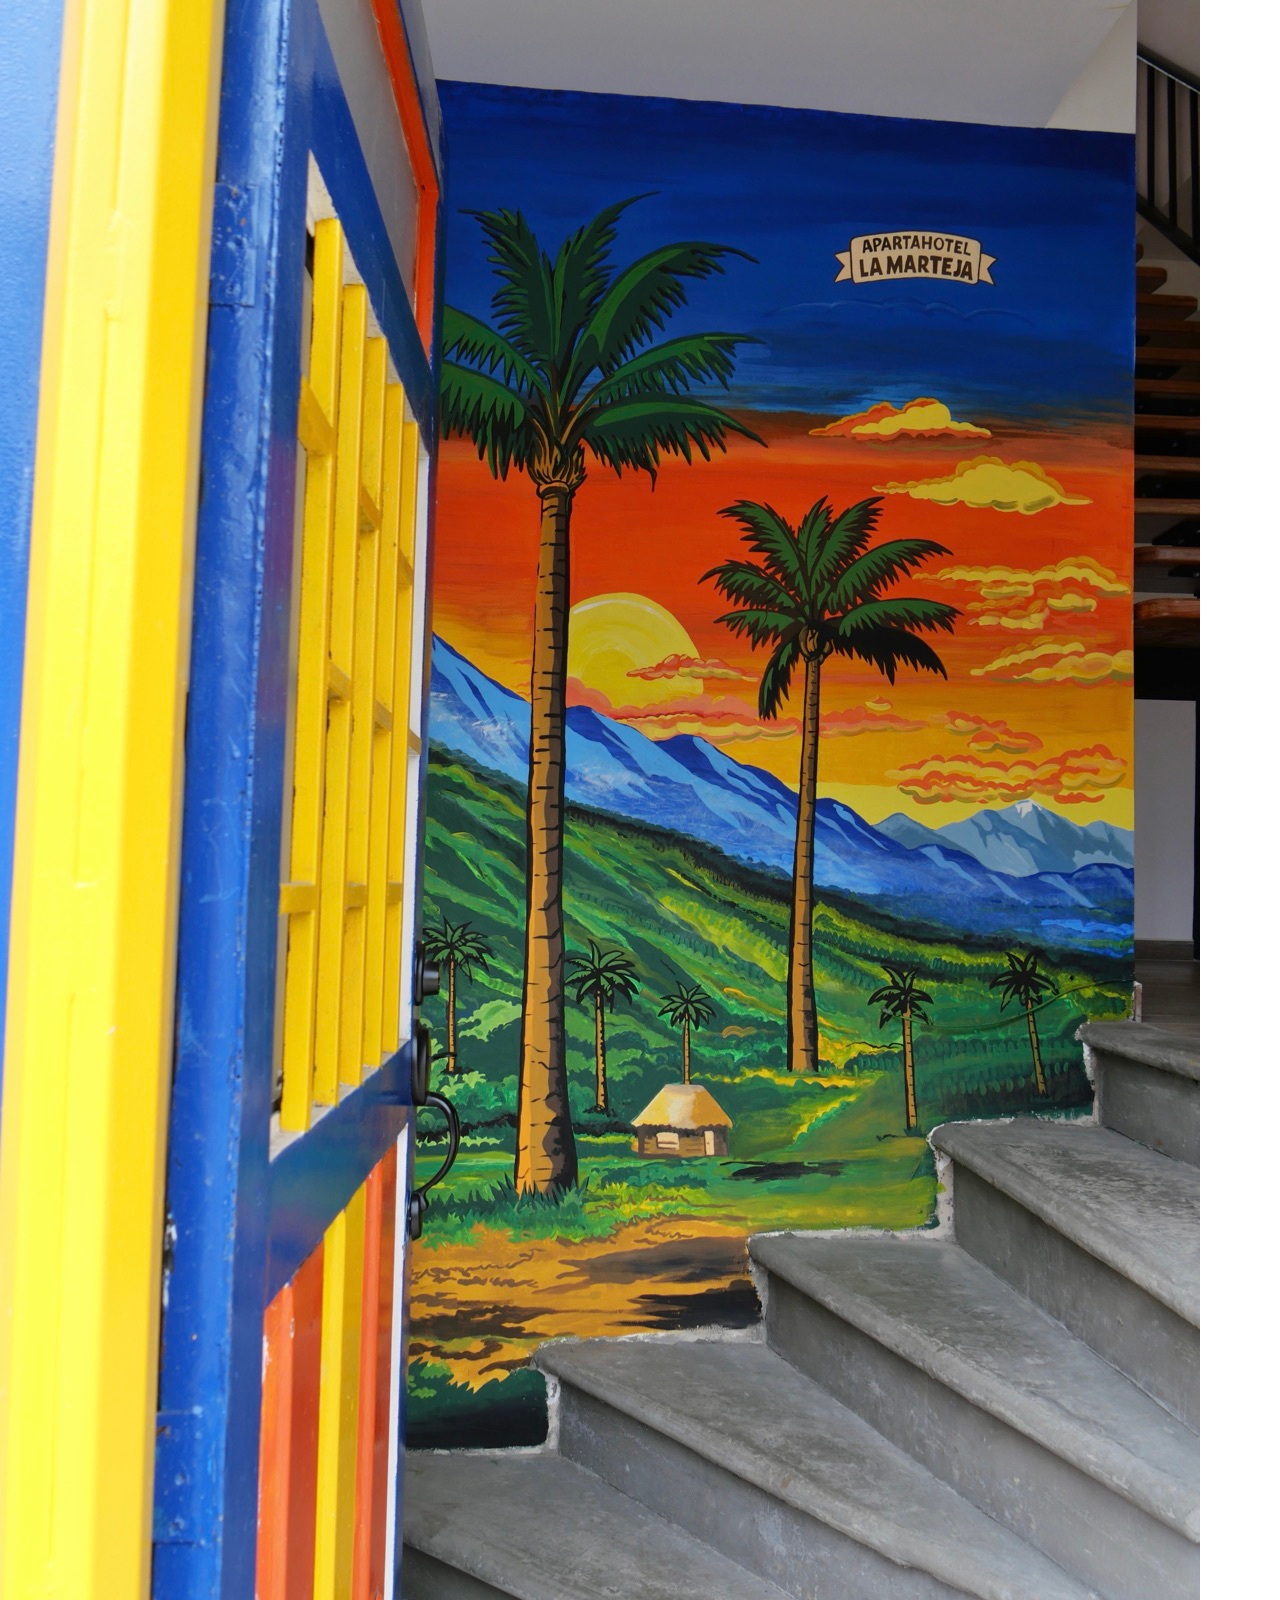
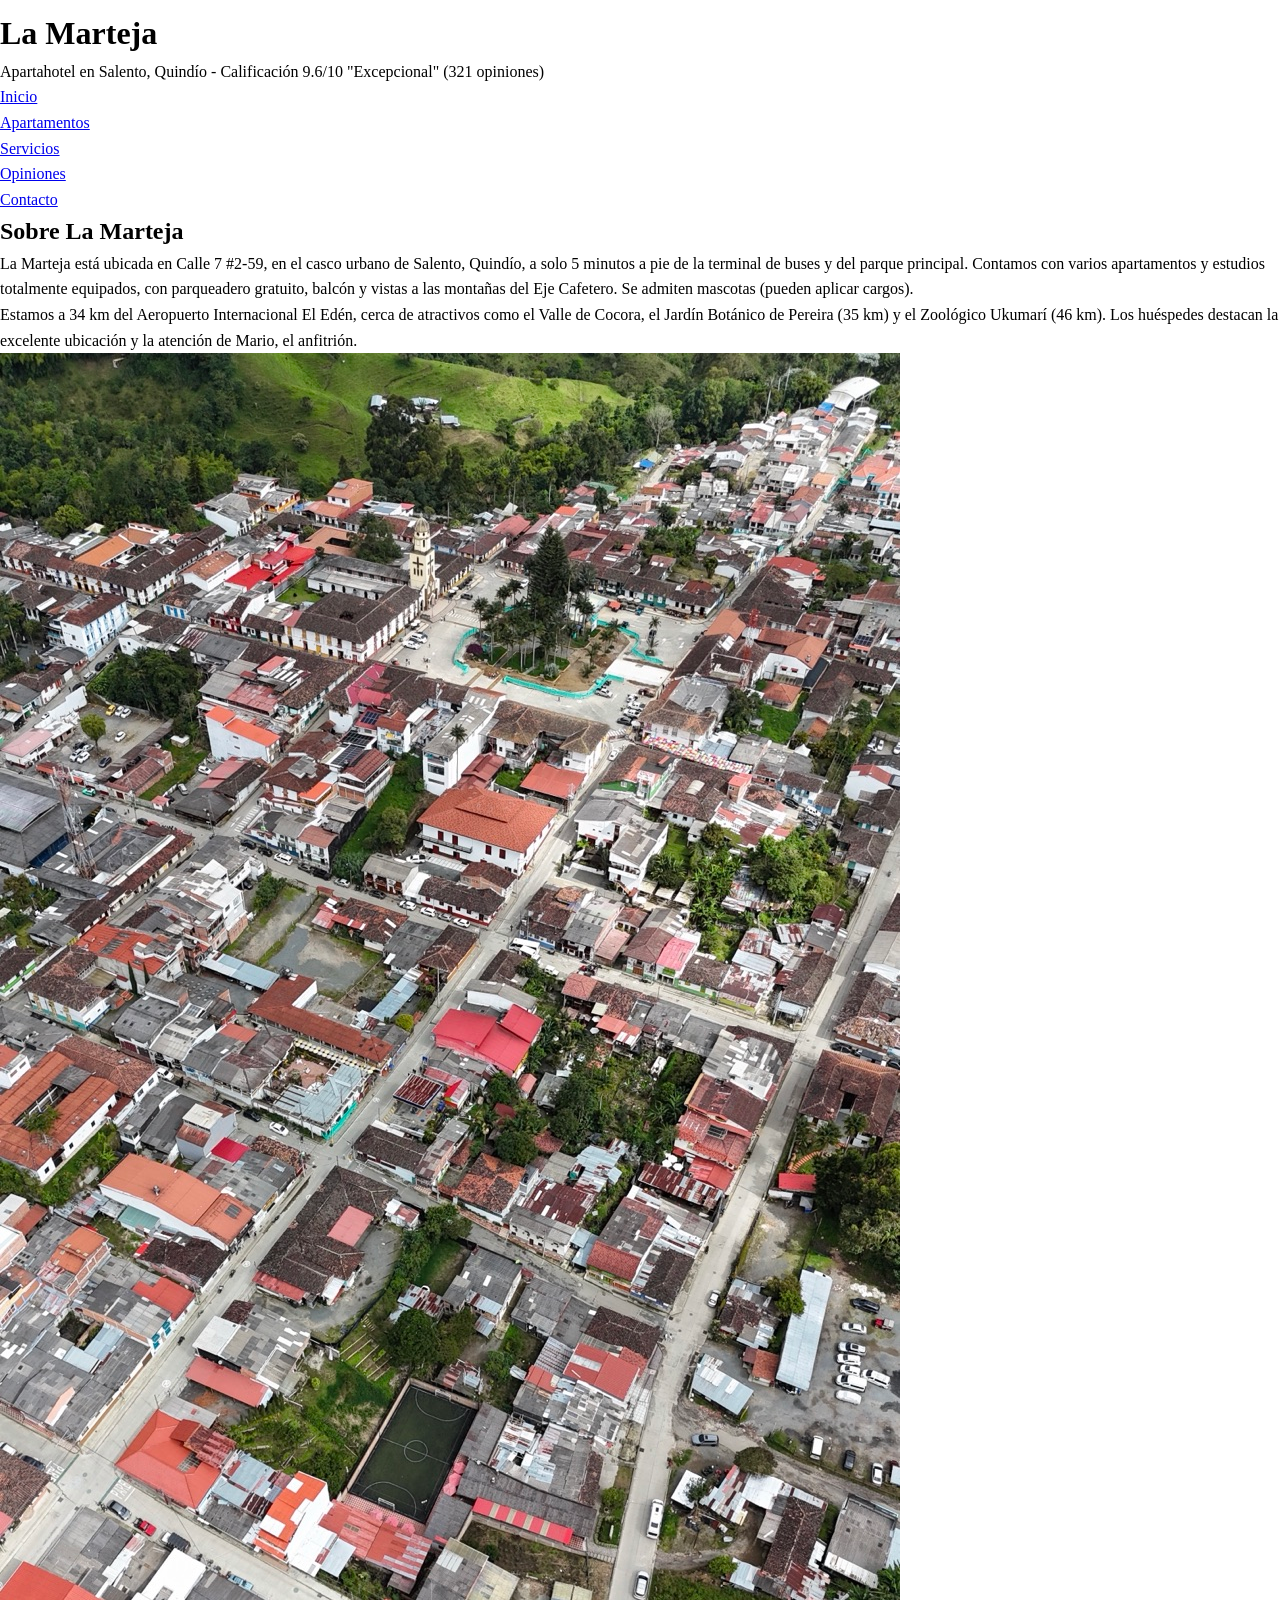
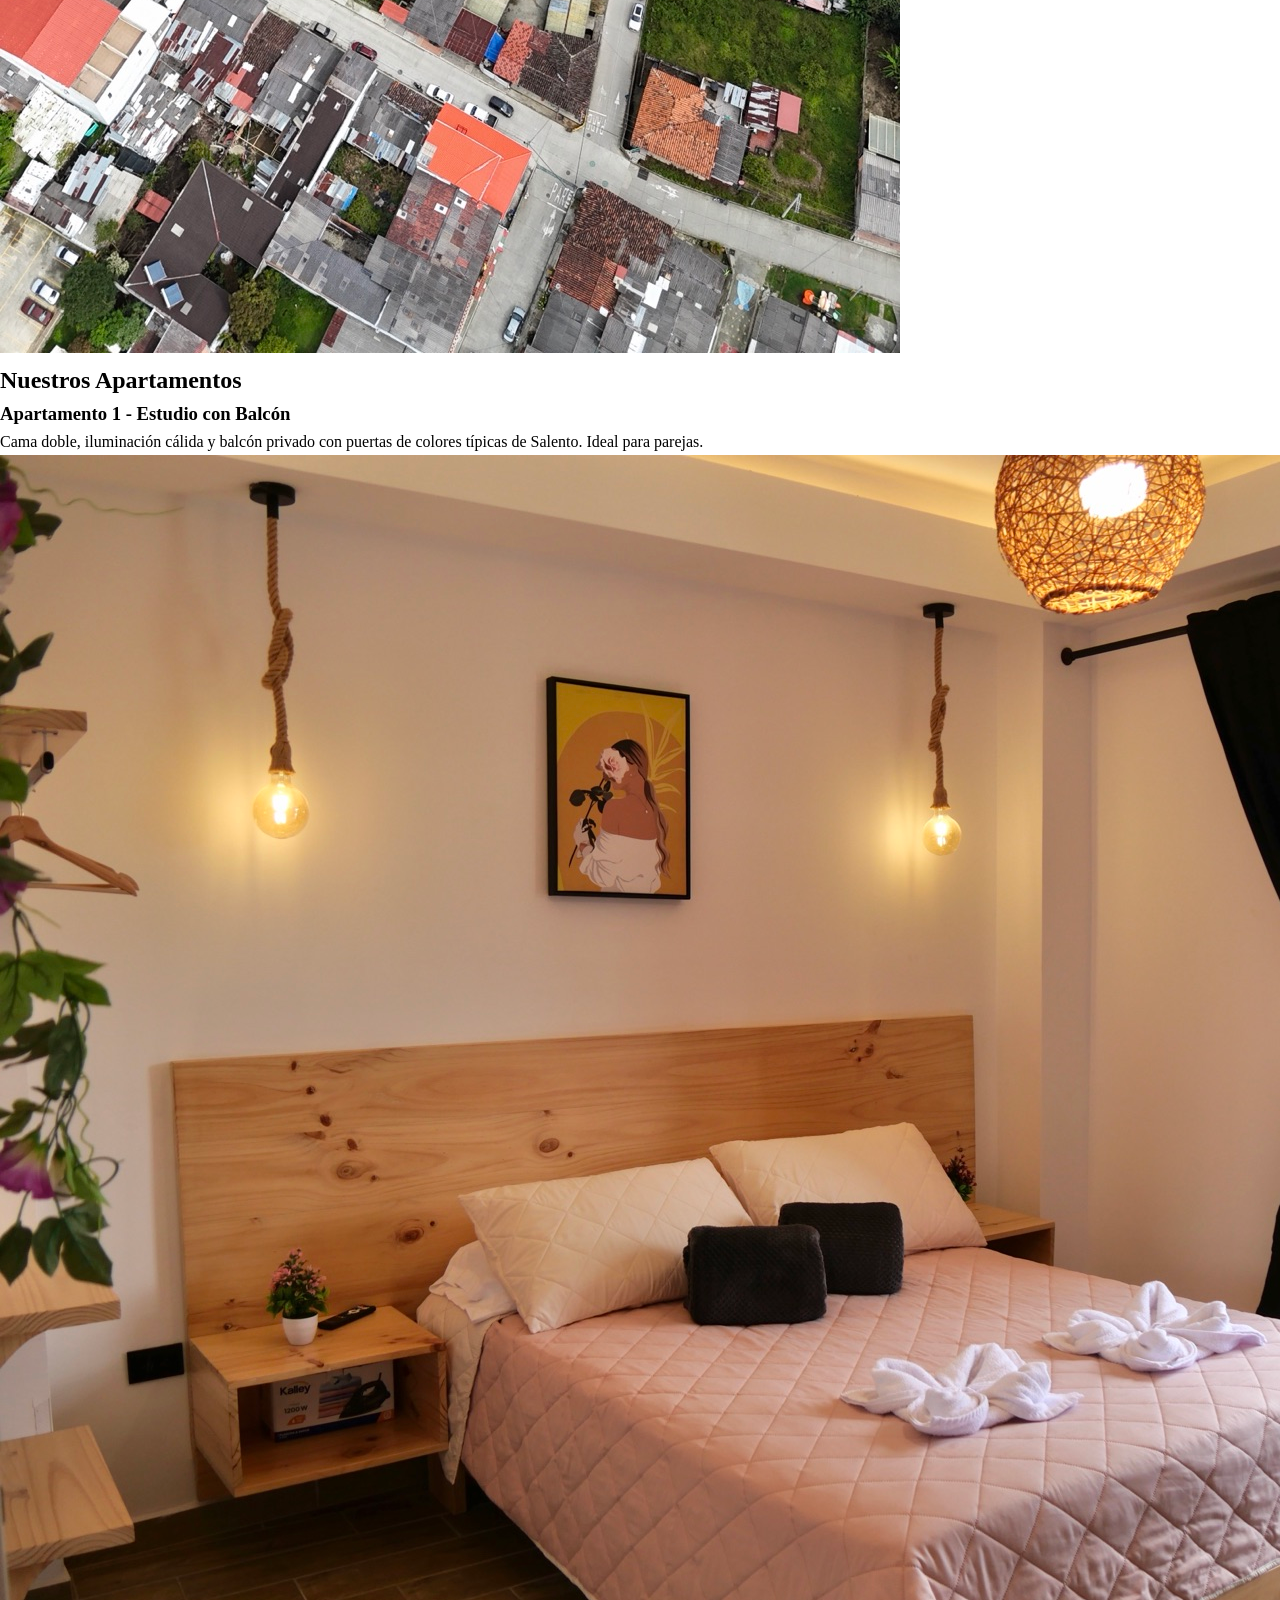
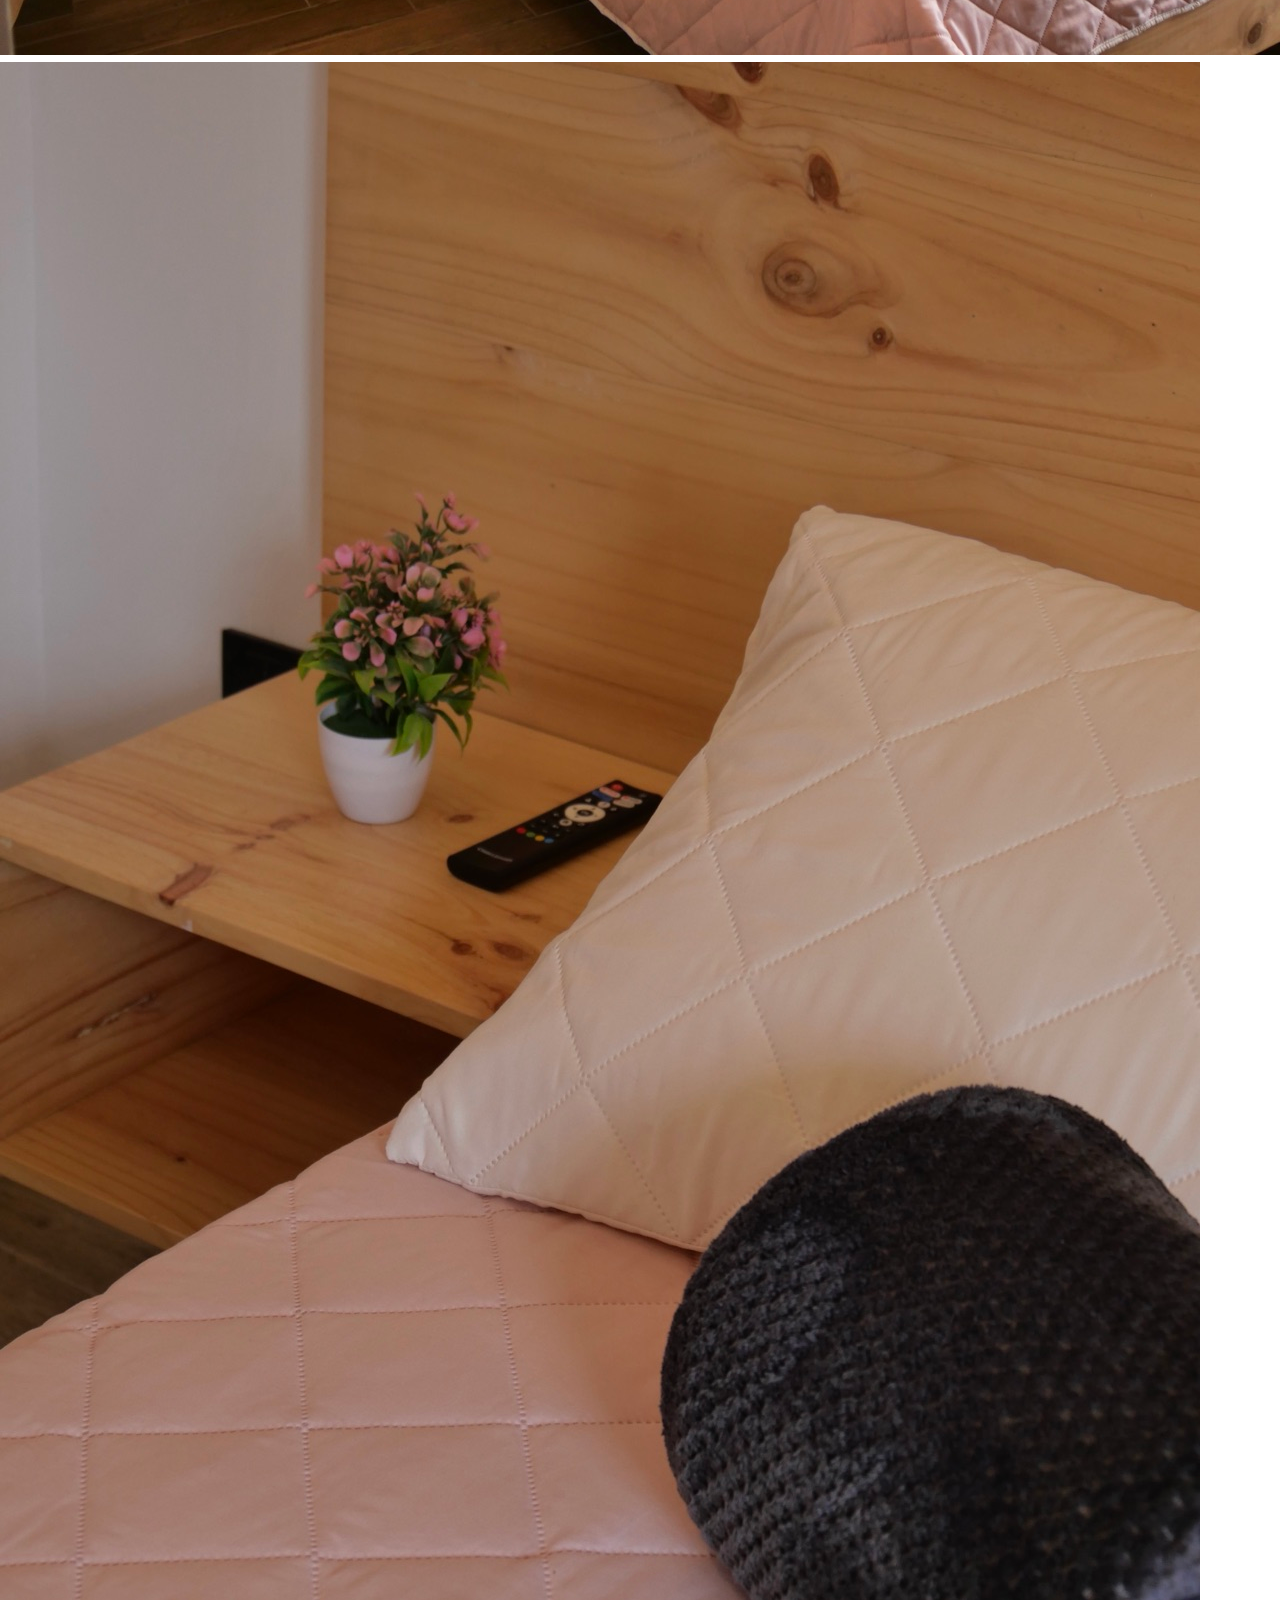
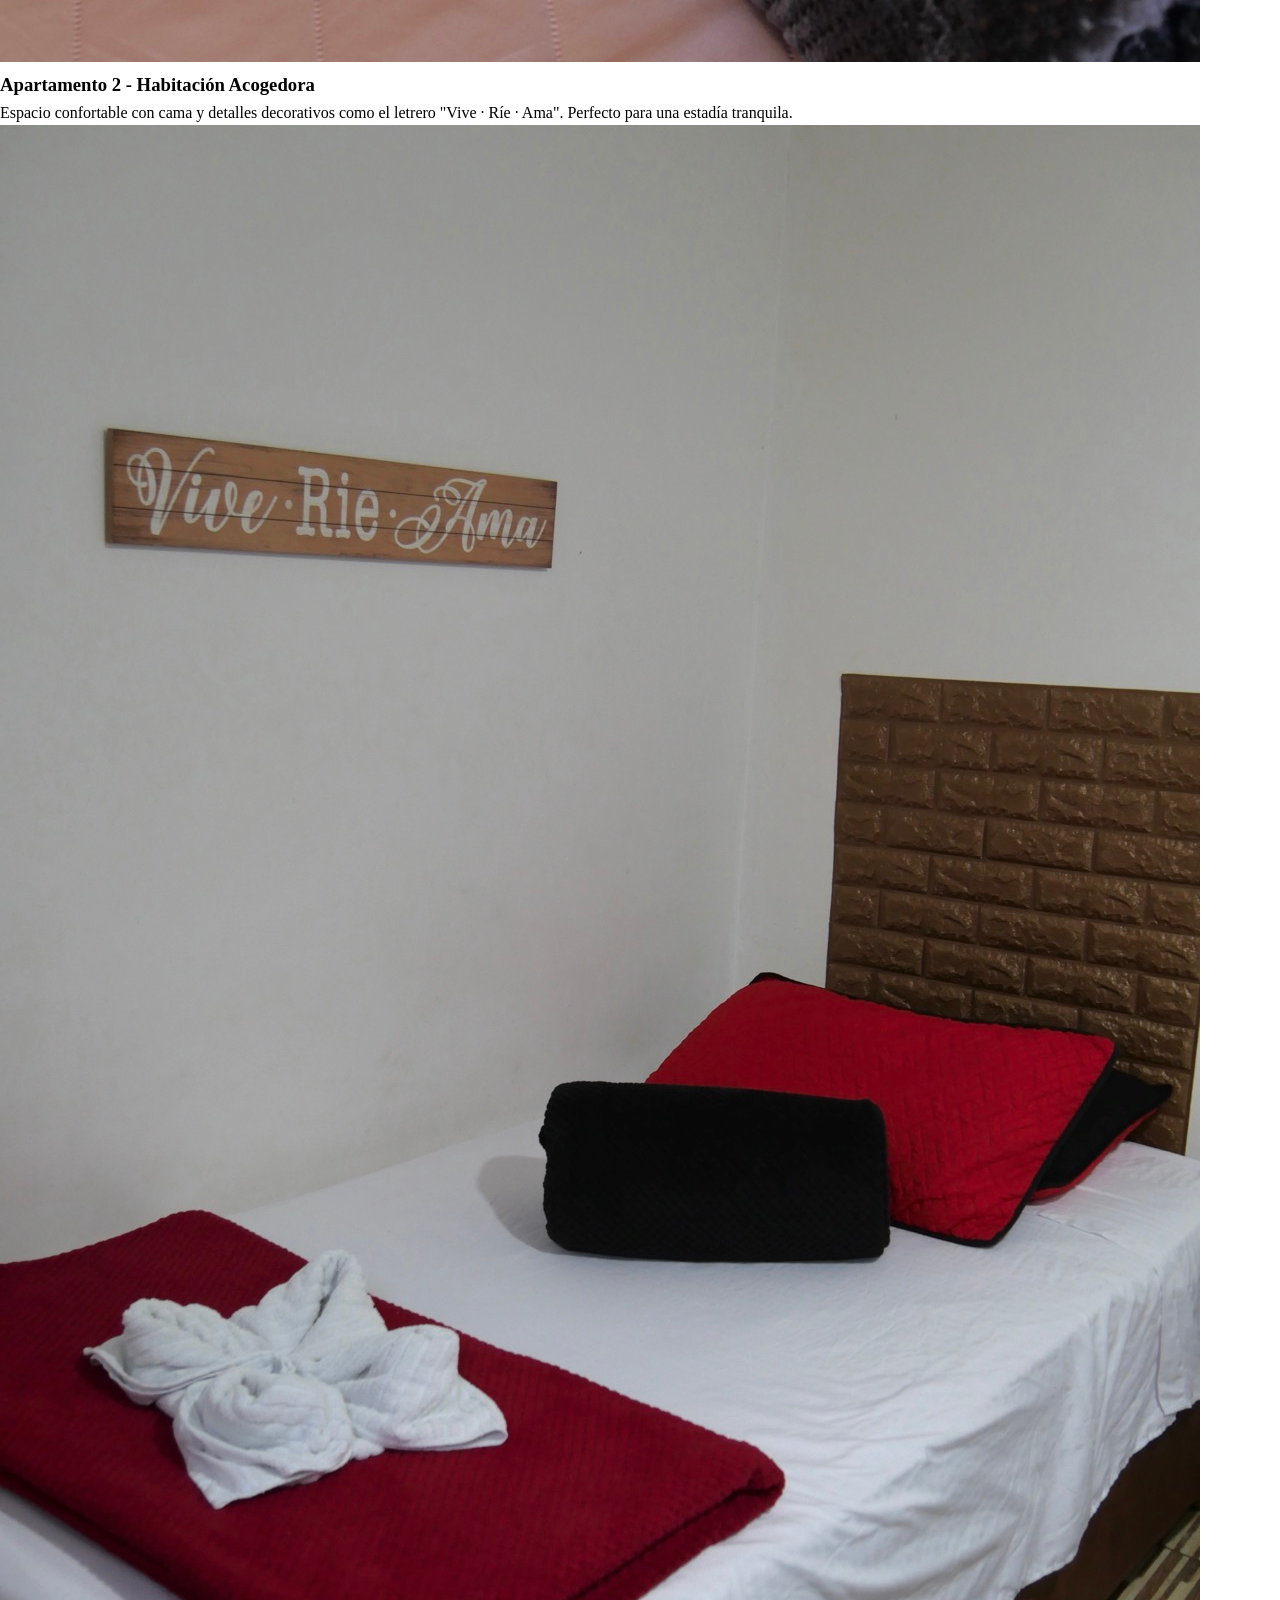
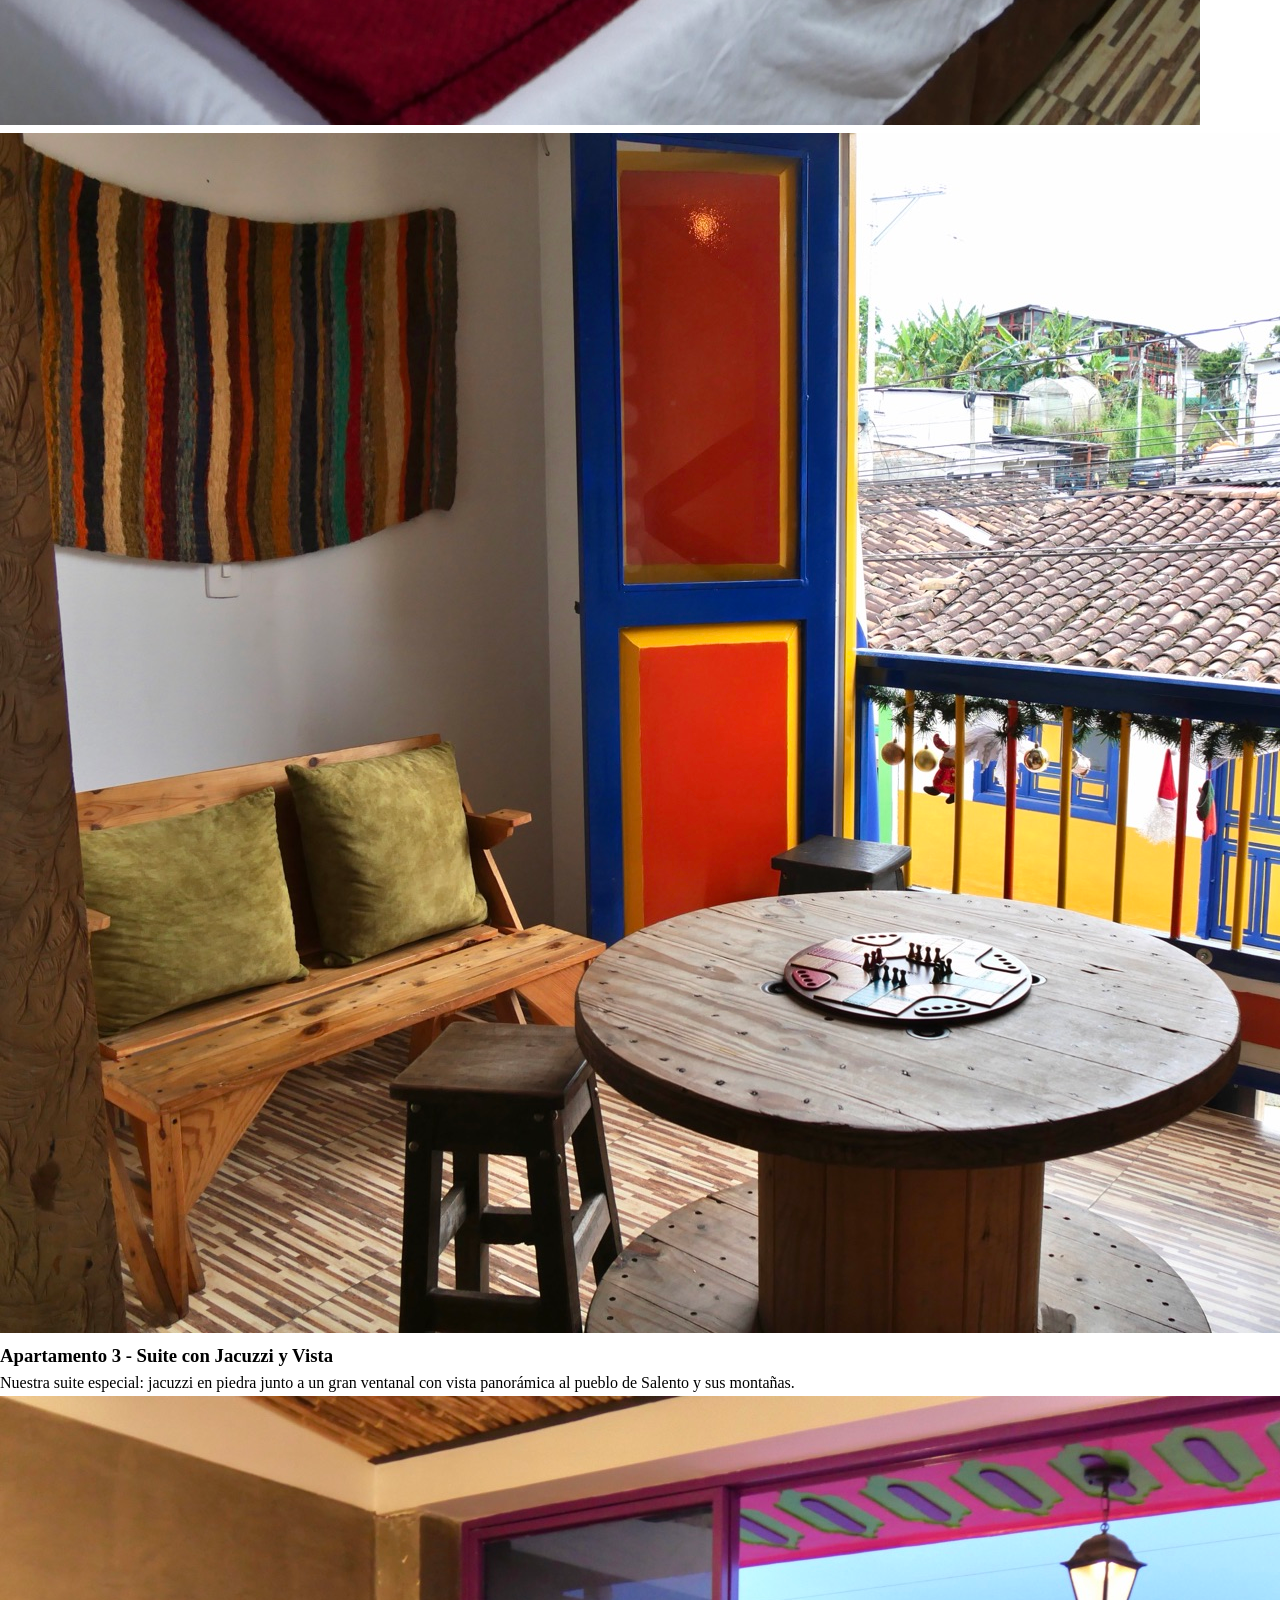
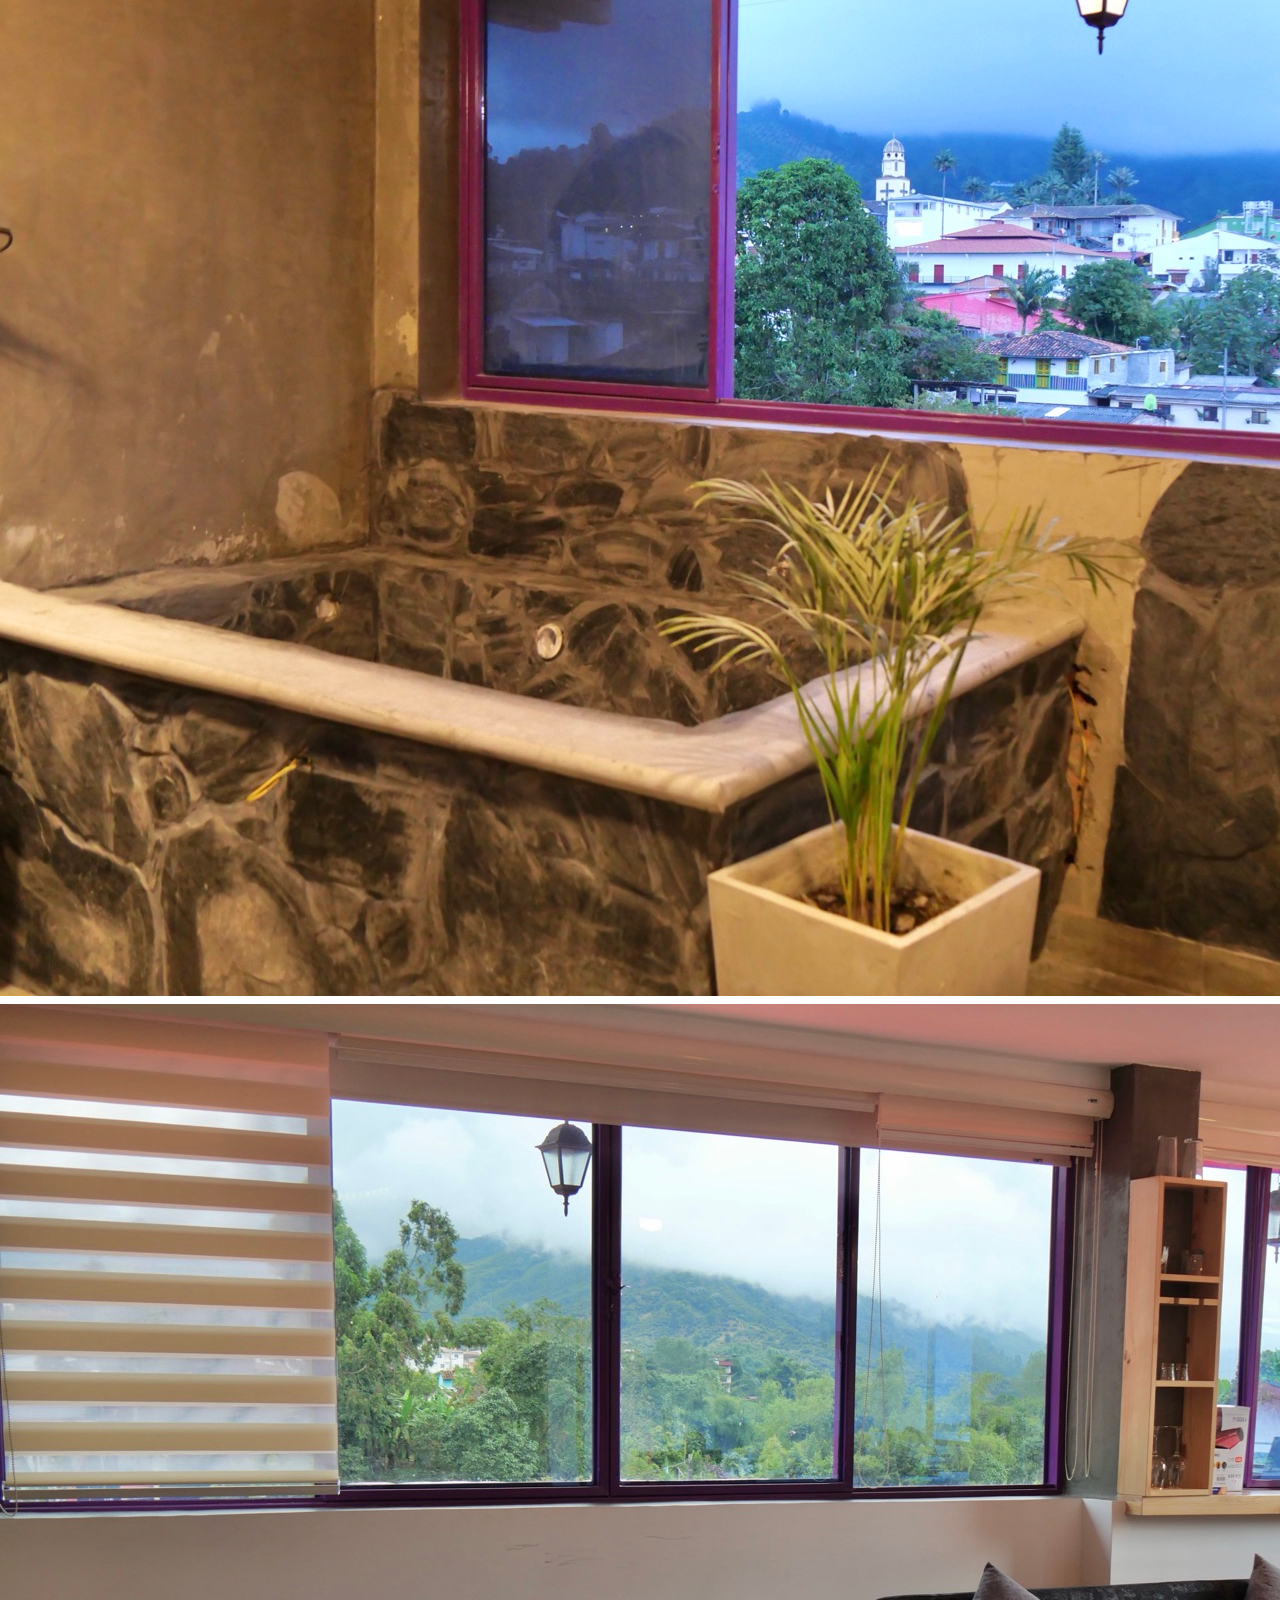
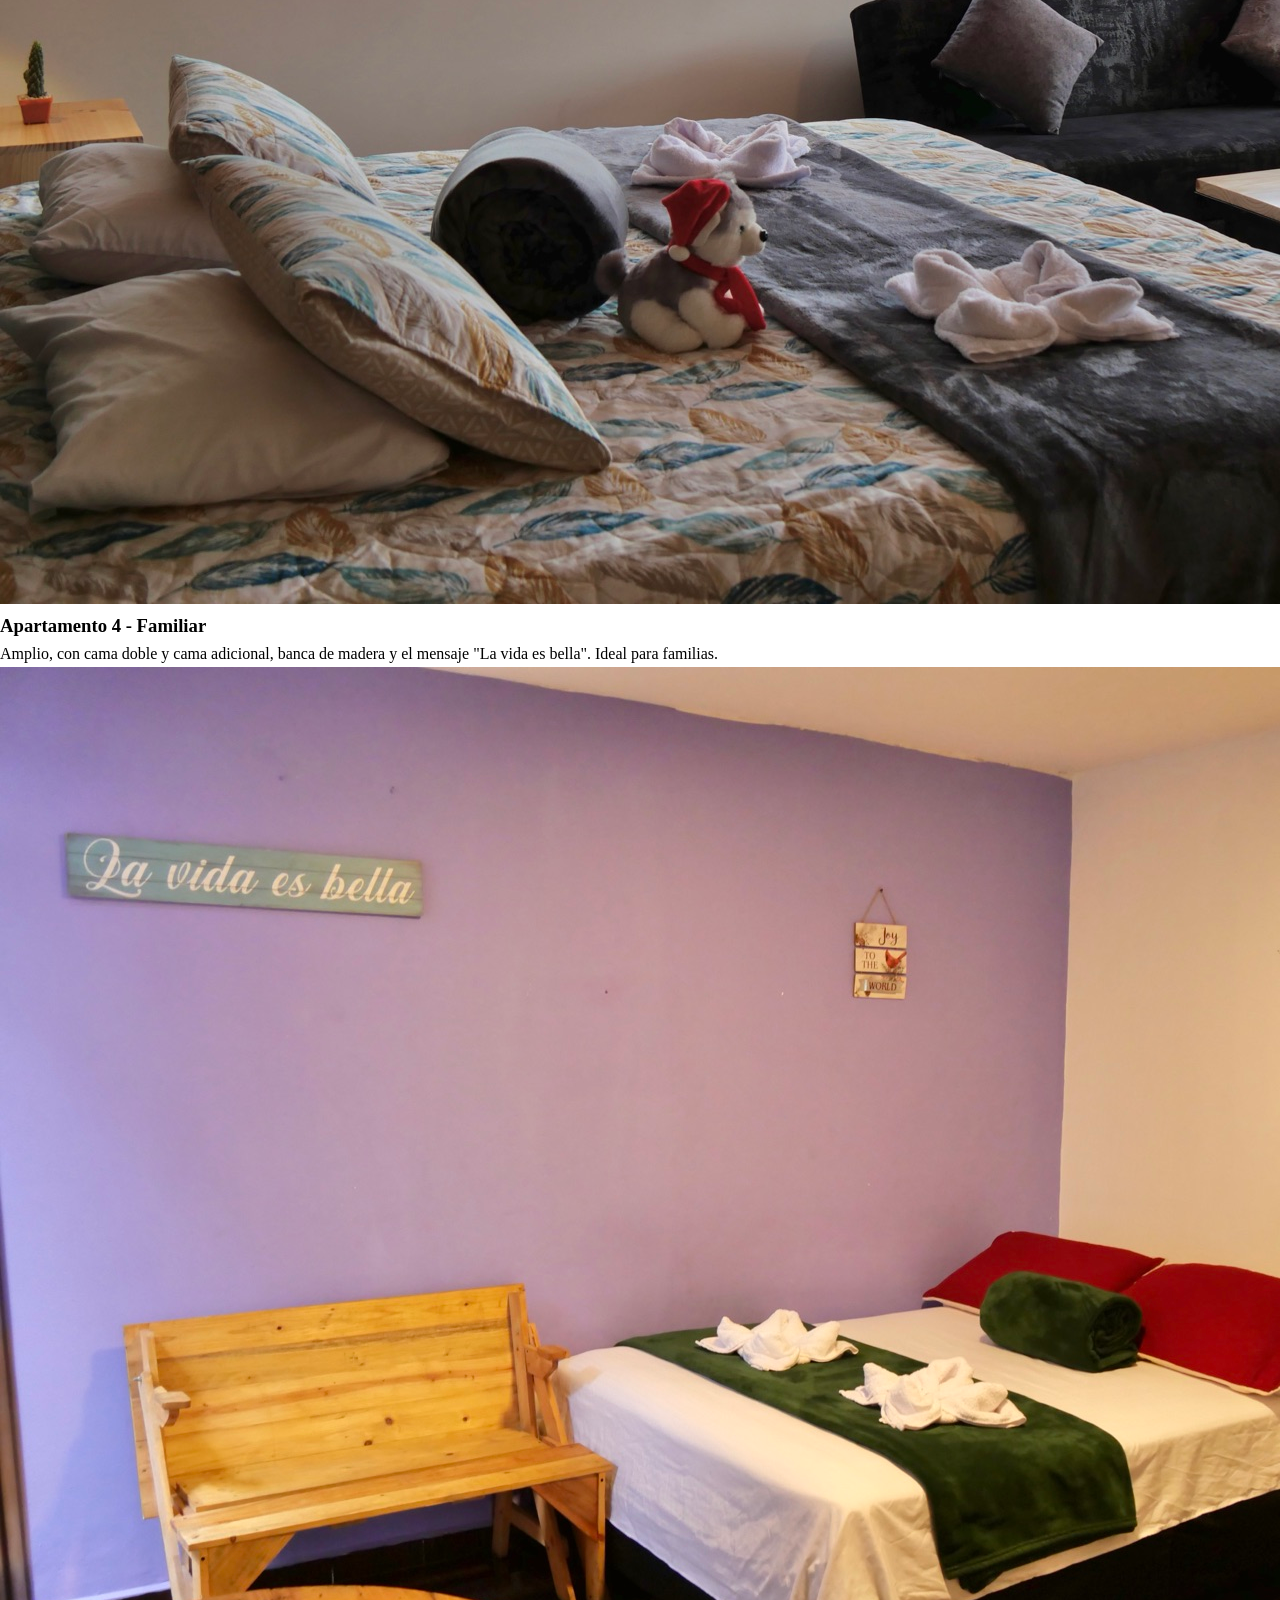
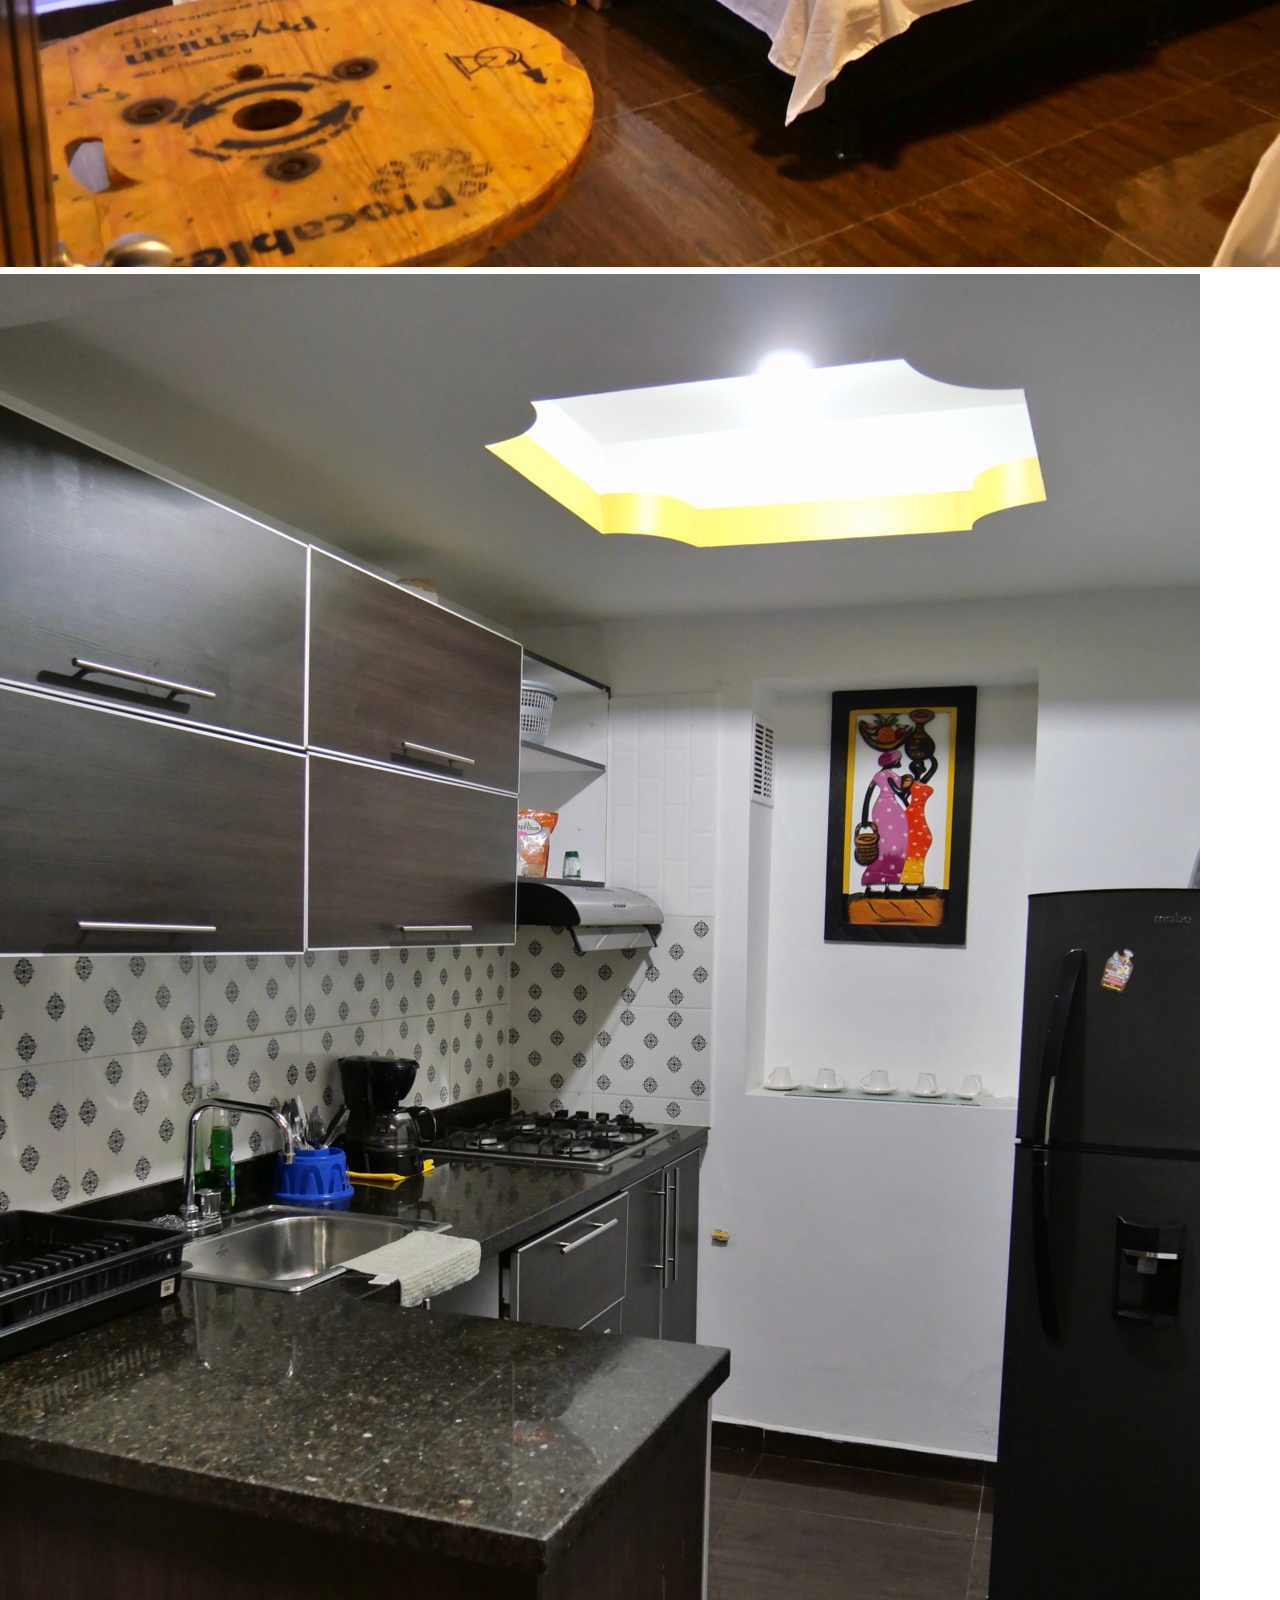
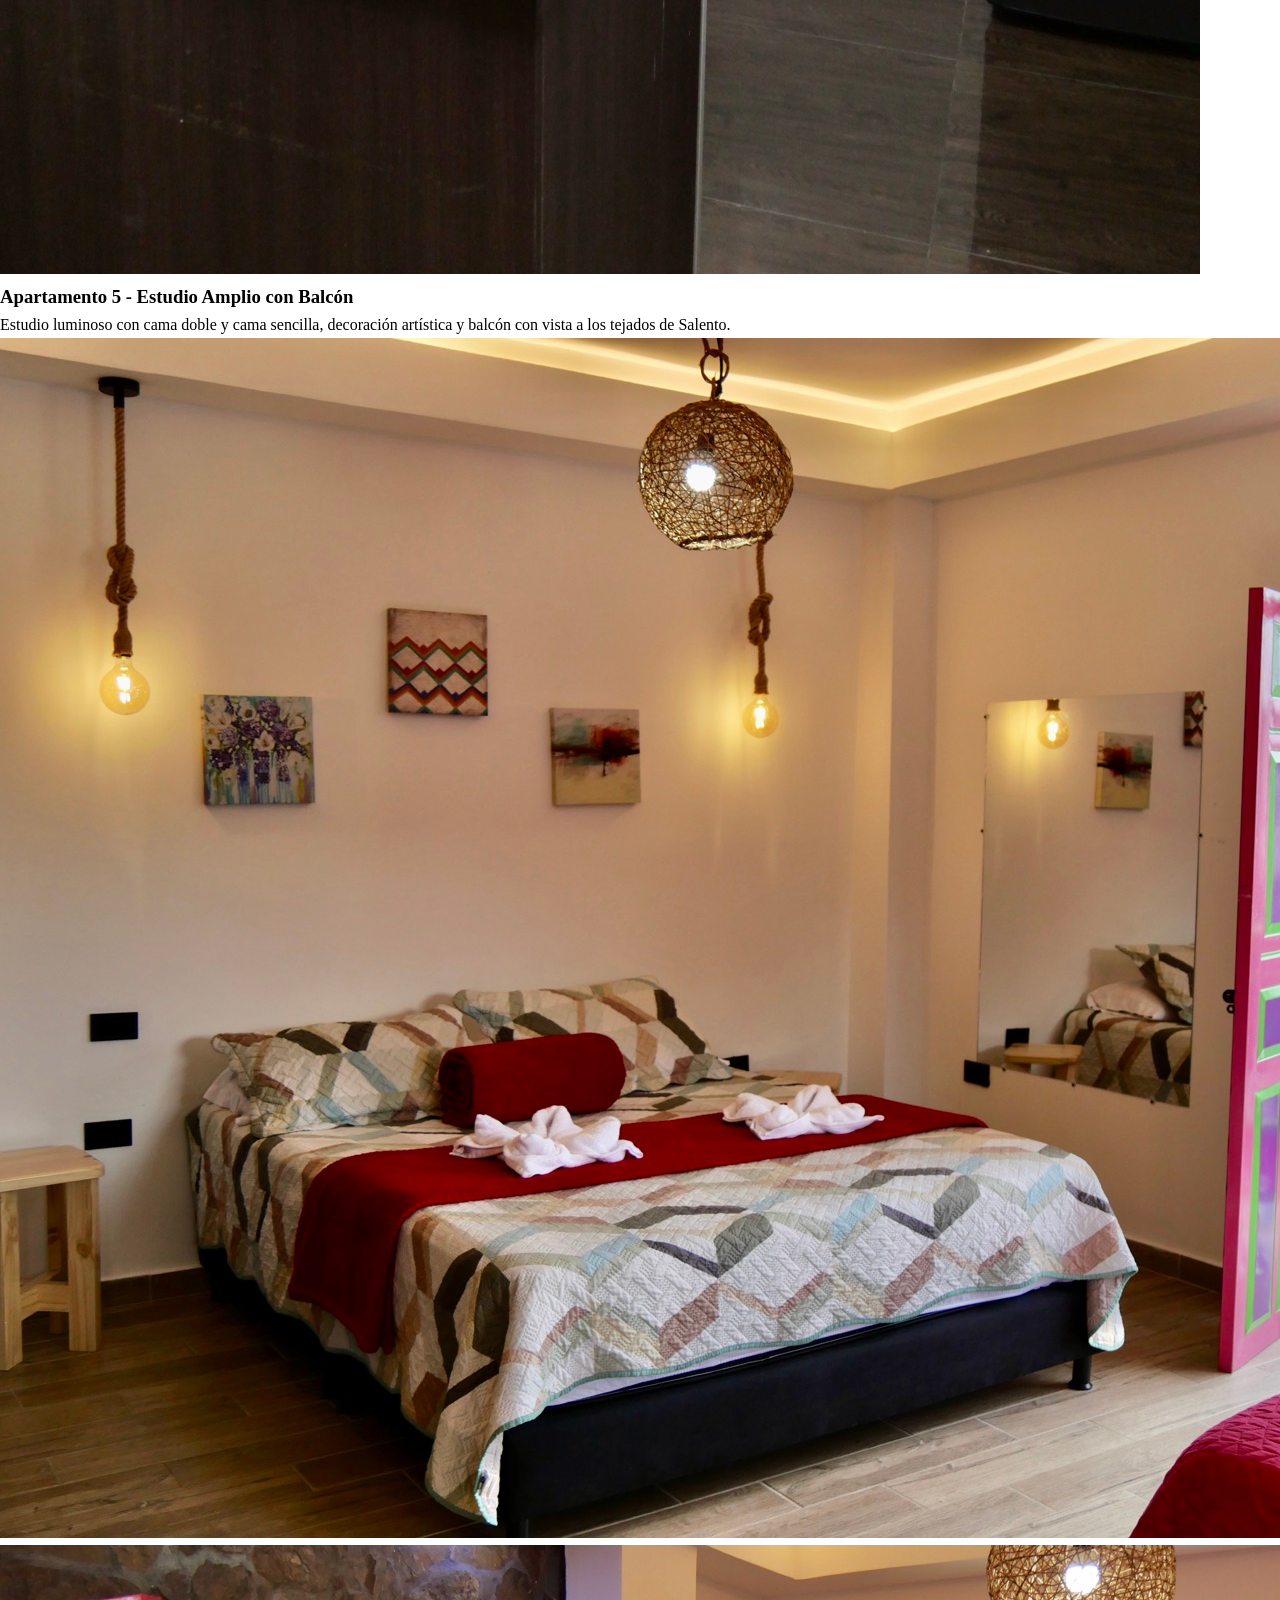
==== commit 99c8cc16: "feat: explicacion de CSS y contenido y estructura a la página del Apartahotel y crear CSS y HTML bás" ====
--- a/page-emprendimiento/apartahotel-la-marteja.html
+++ b/page-emprendimiento/apartahotel-la-marteja.html
@@ -1,17 +1,22 @@
 <!DOCTYPE html>
 <html lang="es">
+
 <head>
     <meta charset="UTF-8">
     <meta name="viewport" content="width=device-width, initial-scale=1.0">
     <title>La Marteja - Apartahotel en Salento, Quindío</title>
+    <link rel="stylesheet" href="style.css">
 </head>
+
 <body>
 
     <!-- HEADER -->
     <header class="header-principal">
-        <img src="assets/img/area-comun-1.jpg" alt="Mural del Apartahotel La Marteja con paisaje de palmas de cera junto a las escaleras" class="header-imagen">
+        <img id="imagen-principal" src="assets/img/area-comun-1.jpg"
+            alt="Mural del Apartahotel La Marteja con paisaje de palmas de cera junto a las escaleras"
+            class="header-imagen">
         <div class="header-texto">
-            <h1>La Marteja</h1>
+            <h1>La Marteja </h1>
             <p>Apartahotel en Salento, Quindío - Calificación 9.6/10 "Excepcional" (321 opiniones)</p>
         </div>
 
@@ -27,153 +32,165 @@
         </nav>
     </header>
 
-    <!-- MAIN -->
-    <main>
-
-        <!-- SECTION: Inicio -->
-        <section id="inicio">
-            <h2>Sobre La Marteja</h2>
-            <p>
-                La Marteja está ubicada en Calle 7 #2-59, en el casco urbano de Salento, Quindío,
-                a solo 5 minutos a pie de la terminal de buses y del parque principal. Contamos con
-                varios apartamentos y estudios totalmente equipados, con parqueadero gratuito, balcón
-                y vistas a las montañas del Eje Cafetero. Se admiten mascotas (pueden aplicar cargos).
-            </p>
-            <p>
-                Estamos a 34 km del Aeropuerto Internacional El Edén, cerca de atractivos como el
-                Valle de Cocora, el Jardín Botánico de Pereira (35 km) y el Zoológico Ukumarí (46 km).
-                Los huéspedes destacan la excelente ubicación y la atención de Mario, el anfitrión.
-            </p>
-            <img src="assets/img/exterior-aerea-1.jpg" alt="Vista aérea de Salento mostrando la plaza principal y las montañas del Quindío" class="imagen-ancha">
-        </section>
-
-        <!-- SECTION: Apartamentos -->
-        <section id="apartamentos">
-            <h2>Nuestros Apartamentos</h2>
-
-            <div class="grid-apartamentos">
-                <!-- Apartamento 1 -->
-                <div class="tarjeta tarjeta-destacada">
-                    <h3>Apartamento 1 - Estudio con Balcón</h3>
-                    <p>Cama doble, iluminación cálida y balcón privado con puertas de colores típicas de Salento. Ideal para parejas.</p>
-                    <div class="galeria">
-                        <img src="assets/img/apto1-1.jpg" alt="Habitación del Apartamento 1 con cama doble y balcón de puertas de colores">
-                        <img src="assets/img/apto1-2.jpg" alt="Detalle de la decoración del Apartamento 1">
-                    </div>
-                </div>
-
-                <!-- Apartamento 2 -->
-                <div class="tarjeta">
-                    <h3>Apartamento 2 - Habitación Acogedora</h3>
-                    <p>Espacio confortable con cama y detalles decorativos como el letrero "Vive · Ríe · Ama". Perfecto para una estadía tranquila.</p>
-                    <div class="galeria">
-                        <img src="assets/img/apto2-1.jpg" alt="Cama del Apartamento 2 con letrero decorativo Vive Ríe Ama en la pared">
-                        <img src="assets/img/apto2-2.jpg" alt="Vista adicional del Apartamento 2">
-                    </div>
-                </div>
-
-                <!-- Apartamento 3 -->
-                <div class="tarjeta">
-                    <h3>Apartamento 3 - Suite con Jacuzzi y Vista</h3>
-                    <p>Nuestra suite especial: jacuzzi en piedra junto a un gran ventanal con vista panorámica al pueblo de Salento y sus montañas.</p>
-                    <div class="galeria">
-                        <img src="assets/img/apto3-1.jpg" alt="Jacuzzi de piedra del Apartamento 3 frente a ventanal con vista a Salento">
-                        <img src="assets/img/apto3-2.jpg" alt="Vista adicional del Apartamento 3">
-                    </div>
-                </div>
-
-                <!-- Apartamento 4 -->
-                <div class="tarjeta">
-                    <h3>Apartamento 4 - Familiar</h3>
-                    <p>Amplio, con cama doble y cama adicional, banca de madera y el mensaje "La vida es bella". Ideal para familias.</p>
-                    <div class="galeria">
-                        <img src="assets/img/apto4-1.jpg" alt="Apartamento 4 familiar con cama doble, banca de madera y letrero La vida es bella">
-                        <img src="assets/img/apto4-2.jpg" alt="Vista adicional del Apartamento 4">
-                    </div>
-                </div>
-
-                <!-- Apartamento 5 -->
-                <div class="tarjeta">
-                    <h3>Apartamento 5 - Estudio Amplio con Balcón</h3>
-                    <p>Estudio luminoso con cama doble y cama sencilla, decoración artística y balcón con vista a los tejados de Salento.</p>
-                    <div class="galeria">
-                        <img src="assets/img/apto5-1.jpg" alt="Apartamento 5 amplio con dos camas, cuadros decorativos y balcón con vista al pueblo">
-                        <img src="assets/img/apto5-2.jpg" alt="Vista adicional del Apartamento 5">
-                    </div>
-                </div>
-            </div>
-
-            <h3>Comodidades incluidas</h3>
-            <ul class="lista-comodidades">
-                <li>WiFi gratis</li>
-                <li>Parqueadero gratuito</li>
-                <li>Cocina equipada: cafetera y refrigerador</li>
-                <li>TV y escritorio de trabajo</li>
-                <li>Habitaciones familiares, balcón y vistas a la montaña</li>
-            </ul>
-        </section>
-
-        <!-- SECTION: Servicios -->
-        <section id="servicios">
-            <h2>Servicios y Políticas</h2>
-            <p>Facilidades más valoradas: parqueadero gratis, WiFi gratis, habitaciones familiares y habitaciones para no fumadores.</p>
-
-            <div class="columnas-servicios">
-                <div>
-                    <h3>¿Cómo reservar?</h3>
-                    <ol>
-                        <li>Consulta fechas de check-in y check-out disponibles</li>
-                        <li>Elige el apartamento según el número de huéspedes</li>
-                        <li>Confirma tu reserva (solo se aceptan pagos en efectivo)</li>
-                    </ol>
-                </div>
-                <div>
-                    <h3>Información importante</h3>
-                    <ul>
-                        <li>Check-in: de 3:00 p. m. a 11:30 p. m.</li>
-                        <li>Check-out: de 6:00 a. m. a 11:00 a. m.</li>
-                        <li>Edad mínima para el check-in: 18 años</li>
-                        <li>No se permite fumar ni fiestas/eventos</li>
-                        <li>Mascotas permitidas (pueden aplicar cargos)</li>
-                    </ul>
-                </div>
-            </div>
-        </section>
-
-        <!-- SECTION: Opiniones -->
-        <section id="opiniones">
-            <h2>Lo que dicen nuestros huéspedes</h2>
-            <p class="puntuacion">Puntuación general: 9.6/10 - Personal 9.8, Ubicación 9.7, Limpieza 9.5, Instalaciones 9.5.</p>
-
-            <div class="grid-opiniones">
-                <div class="opinion">
-                    <p>"Everything you could need, and in a great location. It was so great we ended up extending to stay an extra night."</p>
-                    <p class="autor">- Olivia, Reino Unido</p>
-                </div>
-
-                <div class="opinion">
-                    <p>"The owner Mario was super helpful and polite! Everything was great, including the facilities and the location."</p>
-                    <p class="autor">- Jimmie, Finlandia</p>
-                </div>
-
-                <div class="opinion">
-                    <p>"Loved our stay here!!! Great value for money, super clean, great location and views of Salento."</p>
-                    <p class="autor">- Michelle, Reino Unido</p>
-                </div>
-            </div>
-        </section>
-
-        <!-- SECTION: Contacto -->
-        <section id="contacto">
-            <h2>Contacto y Reservas</h2>
-            <p>Calle 7 #2-59, 631020 Salento, Quindío, Colombia</p>
-            <p>Consulta disponibilidad, precios y más de 175 fotos directamente en Booking.com.</p>
-            <a href="https://www.booking.com/hotel/co/apartahotel-la-marteja-salento.en-gb.html" target="_blank" rel="noopener noreferrer" class="boton-reserva">
-                Ver disponibilidad en Booking.com
-            </a>
-        </section>
-
-    </main>
+    <!-- SECTION: Inicio -->
+    <section id="inicio">
+        <h2>Sobre La Marteja</h2>
+        <p>
+            La Marteja está ubicada en Calle 7 #2-59, en el casco urbano de Salento, Quindío,
+            a solo 5 minutos a pie de la terminal de buses y del parque principal. Contamos con
+            varios apartamentos y estudios totalmente equipados, con parqueadero gratuito, balcón
+            y vistas a las montañas del Eje Cafetero. Se admiten mascotas (pueden aplicar cargos).
+        </p>
+        <p>
+            Estamos a 34 km del Aeropuerto Internacional El Edén, cerca de atractivos como el
+            Valle de Cocora, el Jardín Botánico de Pereira (35 km) y el Zoológico Ukumarí (46 km).
+            Los huéspedes destacan la excelente ubicación y la atención de Mario, el anfitrión.
+        </p>
+        <img src="assets/img/exterior-aerea-1.jpg"
+            alt="Vista aérea de Salento mostrando la plaza principal y las montañas del Quindío" class="imagen-ancha">
+    </section>
+
+    <!-- SECTION: Apartamentos -->
+    <section id="apartamentos">
+        <h2>Nuestros Apartamentos</h2>
+
+        <div class="grid-apartamentos">
+            <!-- Apartamento 1 -->
+            <div class="tarjeta tarjeta-destacada">
+                <h3>Apartamento 1 - Estudio con Balcón</h3>
+                <p>Cama doble, iluminación cálida y balcón privado con puertas de colores típicas de Salento. Ideal para
+                    parejas.</p>
+                <div class="galeria">
+                    <img src="assets/img/apto1-1.jpg"
+                        alt="Habitación del Apartamento 1 con cama doble y balcón de puertas de colores">
+                    <img src="assets/img/apto1-2.jpg" alt="Detalle de la decoración del Apartamento 1">
+                </div>
+            </div>
+
+            <!-- Apartamento 2 -->
+            <div class="tarjeta">
+                <h3>Apartamento 2 - Habitación Acogedora</h3>
+                <p>Espacio confortable con cama y detalles decorativos como el letrero "Vive · Ríe · Ama". Perfecto para
+                    una estadía tranquila.</p>
+                <div class="galeria">
+                    <img src="assets/img/apto2-1.jpg"
+                        alt="Cama del Apartamento 2 con letrero decorativo Vive Ríe Ama en la pared">
+                    <img src="assets/img/apto2-2.jpg" alt="Vista adicional del Apartamento 2">
+                </div>
+            </div>
+
+            <!-- Apartamento 3 -->
+            <div class="tarjeta">
+                <h3>Apartamento 3 - Suite con Jacuzzi y Vista</h3>
+                <p>Nuestra suite especial: jacuzzi en piedra junto a un gran ventanal con vista panorámica al pueblo de
+                    Salento y sus montañas.</p>
+                <div class="galeria">
+                    <img src="assets/img/apto3-1.jpg"
+                        alt="Jacuzzi de piedra del Apartamento 3 frente a ventanal con vista a Salento">
+                    <img src="assets/img/apto3-2.jpg" alt="Vista adicional del Apartamento 3">
+                </div>
+            </div>
+
+            <!-- Apartamento 4 -->
+            <div class="tarjeta">
+                <h3>Apartamento 4 - Familiar</h3>
+                <p>Amplio, con cama doble y cama adicional, banca de madera y el mensaje "La vida es bella". Ideal para
+                    familias.</p>
+                <div class="galeria">
+                    <img src="assets/img/apto4-1.jpg"
+                        alt="Apartamento 4 familiar con cama doble, banca de madera y letrero La vida es bella">
+                    <img src="assets/img/apto4-2.jpg" alt="Vista adicional del Apartamento 4">
+                </div>
+            </div>
+
+            <!-- Apartamento 5 -->
+            <div class="tarjeta">
+                <h3>Apartamento 5 - Estudio Amplio con Balcón</h3>
+                <p>Estudio luminoso con cama doble y cama sencilla, decoración artística y balcón con vista a los
+                    tejados de Salento.</p>
+                <div class="galeria">
+                    <img src="assets/img/apto5-1.jpg"
+                        alt="Apartamento 5 amplio con dos camas, cuadros decorativos y balcón con vista al pueblo">
+                    <img src="assets/img/apto5-2.jpg" alt="Vista adicional del Apartamento 5">
+                </div>
+            </div>
+        </div>
+
+        <h3>Comodidades incluidas</h3>
+        <ul class="lista-comodidades">
+            <li>WiFi gratis</li>
+            <li>Parqueadero gratuito</li>
+            <li>Cocina equipada: cafetera y refrigerador</li>
+            <li>TV y escritorio de trabajo</li>
+            <li>Habitaciones familiares, balcón y vistas a la montaña</li>
+        </ul>
+    </section>
+
+    <!-- SECTION: Servicios -->
+    <section id="servicios">
+        <h2>Servicios y Políticas</h2>
+        <p>Facilidades más valoradas: parqueadero gratis, WiFi gratis, habitaciones familiares y habitaciones para no
+            fumadores.</p>
+
+        <div class="columnas-servicios">
+            <div>
+                <h3>¿Cómo reservar?</h3>
+                <ol>
+                    <li>Consulta fechas de check-in y check-out disponibles</li>
+                    <li>Elige el apartamento según el número de huéspedes</li>
+                    <li>Confirma tu reserva (solo se aceptan pagos en efectivo)</li>
+                </ol>
+            </div>
+            <div>
+                <h3>Información importante</h3>
+                <ul>
+                    <li>Check-in: de 3:00 p. m. a 11:30 p. m.</li>
+                    <li>Check-out: de 6:00 a. m. a 11:00 a. m.</li>
+                    <li>Edad mínima para el check-in: 18 años</li>
+                    <li>No se permite fumar ni fiestas/eventos</li>
+                    <li>Mascotas permitidas (pueden aplicar cargos)</li>
+                </ul>
+            </div>
+        </div>
+    </section>
+
+    <!-- SECTION: Opiniones -->
+    <section id="opiniones">
+        <h2>Lo que dicen nuestros huéspedes</h2>
+        <p class="puntuacion">Puntuación general: 9.6/10 - Personal 9.8, Ubicación 9.7, Limpieza 9.5, Instalaciones 9.5.
+        </p>
+
+        <div class="grid-opiniones">
+            <div class="opinion">
+                <p>"Everything you could need, and in a great location. It was so great we ended up extending to stay an
+                    extra night."</p>
+                <p class="autor">- Olivia, Reino Unido</p>
+            </div>
+
+            <div class="opinion">
+                <p>"The owner Mario was super helpful and polite! Everything was great, including the facilities and the
+                    location."</p>
+                <p class="autor">- Jimmie, Finlandia</p>
+            </div>
+
+            <div class="opinion">
+                <p>"Loved our stay here!!! Great value for money, super clean, great location and views of Salento."</p>
+                <p class="autor">- Michelle, Reino Unido</p>
+            </div>
+        </div>
+    </section>
+
+    <!-- SECTION: Contacto -->
+    <section id="contacto">
+        <h2>Contacto y Reservas</h2>
+        <p>Calle 7 #2-59, 631020 Salento, Quindío, Colombia</p>
+        <p>Consulta disponibilidad, precios y más de 175 fotos directamente en Booking.com.</p>
+        <a href="https://www.booking.com/hotel/co/apartahotel-la-marteja-salento.en-gb.html" target="_blank"
+            rel="noopener noreferrer" class="boton-reserva">
+            Ver disponibilidad en Booking.com
+        </a>
+    </section>
+
 
     <!-- FOOTER -->
     <footer class="footer-principal">
@@ -185,4 +202,5 @@
     </footer>
 
 </body>
-</html>
+
+</html>
--- a/page-emprendimiento/style.css
+++ b/page-emprendimiento/style.css
@@ -0,0 +1,12 @@
+
+* {
+    margin:0;
+    padding:0;
+    box-sizing: border-box;
+}
+
+body {
+    color: #000000;
+    background-color: #ffffff;
+    line-height: 1.6;
+}
